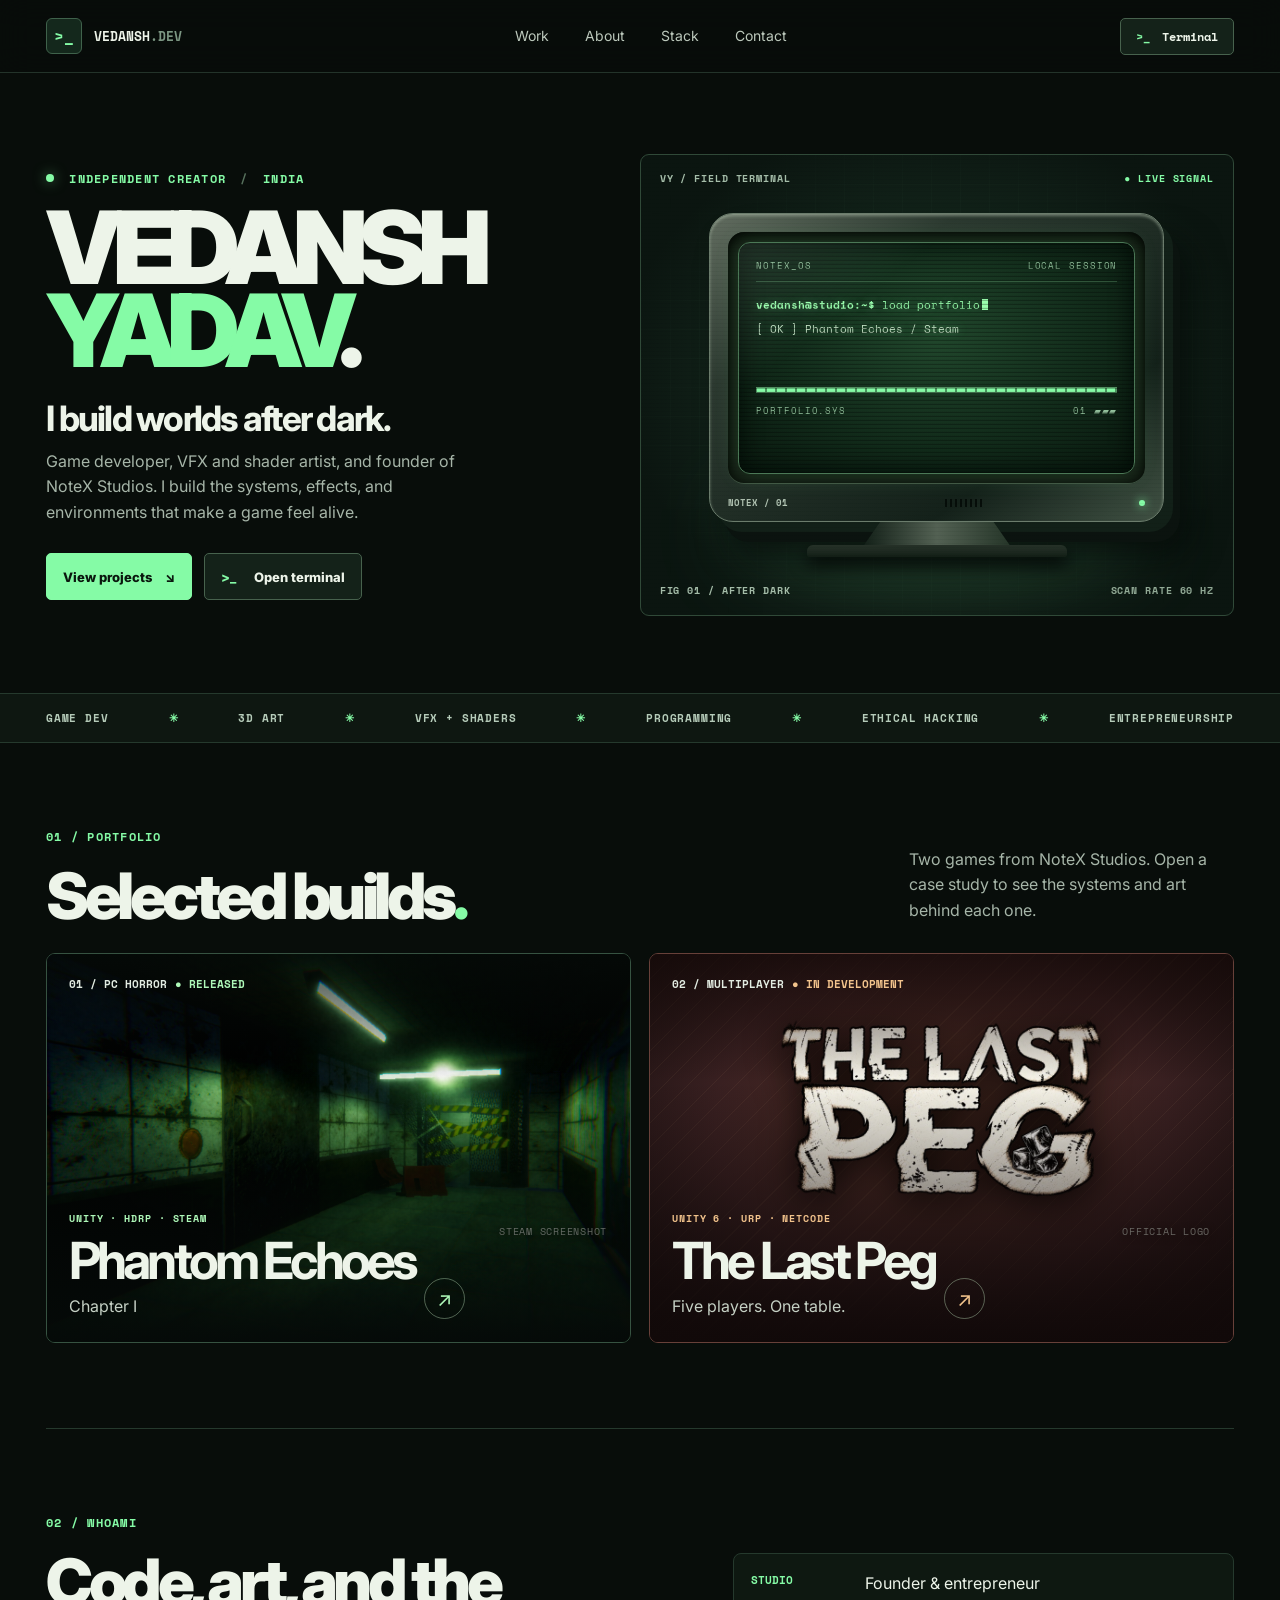
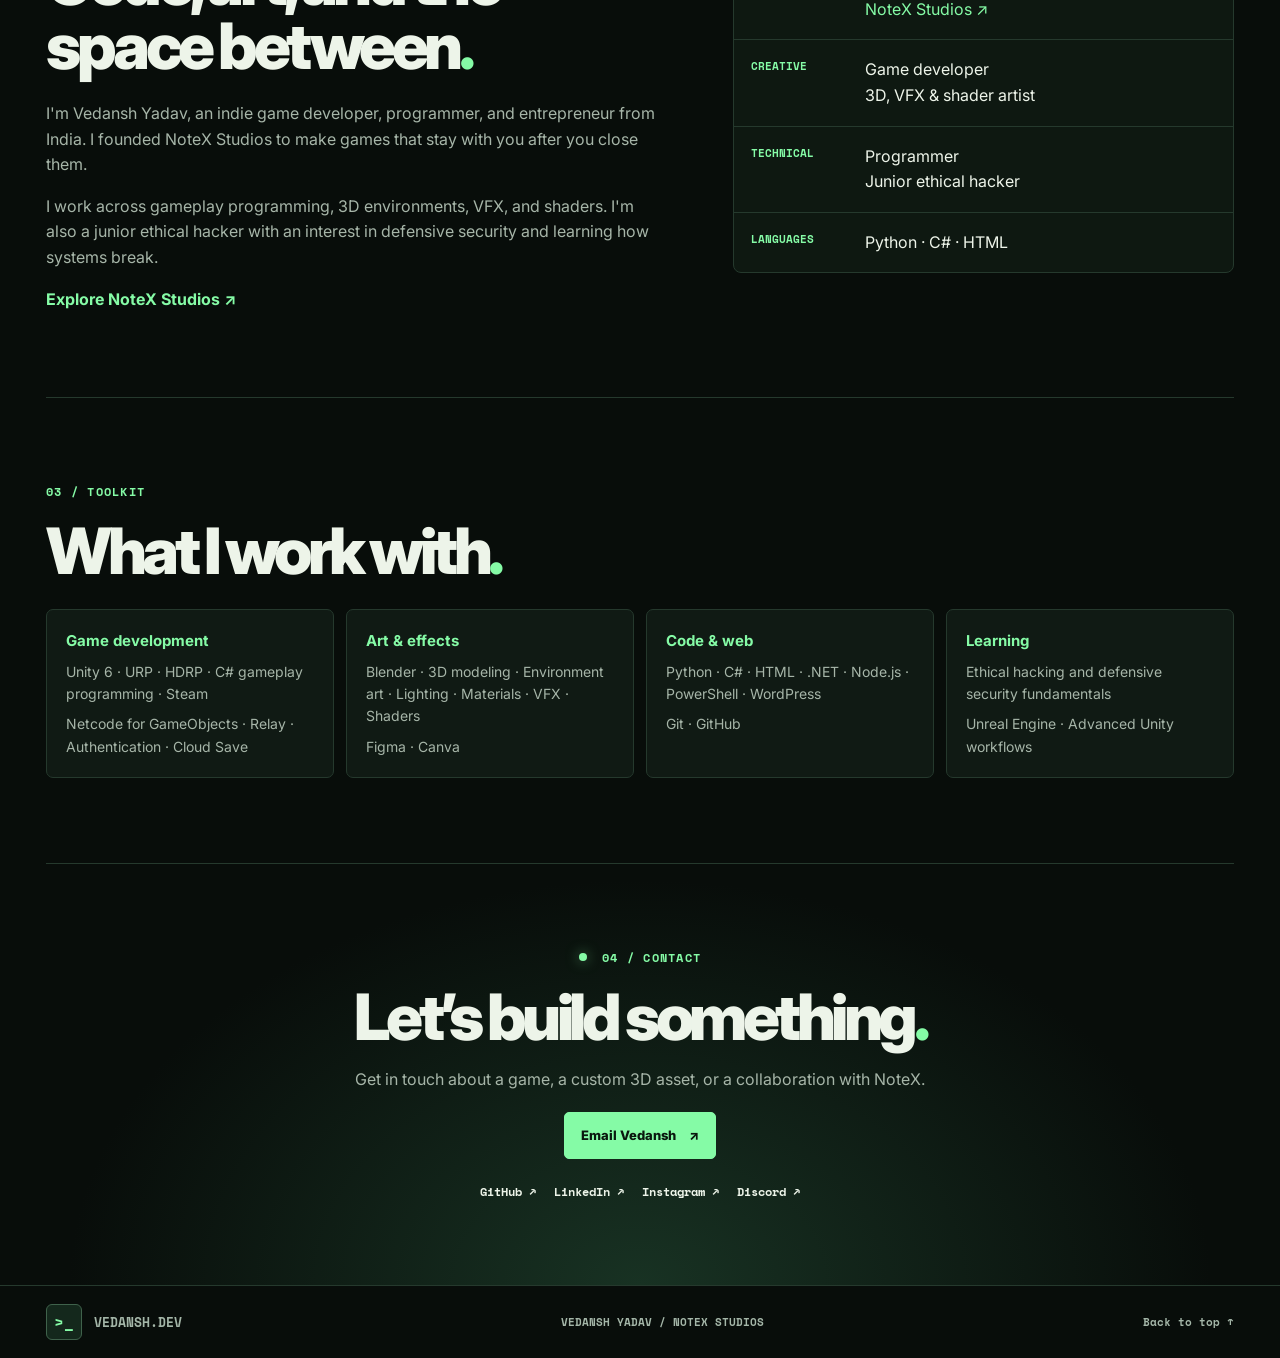
==== index.html @ a8338a2a "Launch Vedansh / After Dark portfolio" ====
<!doctype html>
<html lang="en">
<head>
  <meta charset="utf-8">
  <meta name="viewport" content="width=device-width, initial-scale=1">
  <meta name="theme-color" content="#080d0a">
  <meta name="description" content="Vedansh Yadav, game developer, VFX and shader artist, junior ethical hacker, and founder of NoteX Studios.">
  <title>Vedansh Yadav / After Dark</title>
  <link rel="icon" href="icon.svg" type="image/svg+xml">
  <link rel="preconnect" href="https://fonts.googleapis.com">
  <link rel="preconnect" href="https://fonts.gstatic.com" crossorigin>
  <link href="https://fonts.googleapis.com/css2?family=Space+Mono:wght@400;700&family=Inter:wght@400;500;600;700;800;900&display=swap" rel="stylesheet">
  <link rel="stylesheet" href="style.css">
  <script src="app.js" defer></script>
</head>
<body id="top">
  <a class="skip" href="#work">Skip to projects</a>
  <div class="cursor" aria-hidden="true"><span></span><i></i></div>
  <header class="header">
    <div class="shell nav">
      <a class="brand" href="#top" aria-label="Vedansh Yadav home"><span class="mark" aria-hidden="true">&gt;_</span><span>VEDANSH<span class="dim">.DEV</span></span></a>
      <nav aria-label="Main navigation">
        <a href="#work">Work</a><a href="#about">About</a><a href="#stack">Stack</a><a href="#contact">Contact</a>
      </nav>
      <button class="nav-terminal" type="button" data-terminal><span aria-hidden="true">&gt;_</span> Terminal</button>
    </div>
  </header>
  <main>
    <section class="hero shell" aria-labelledby="hero-title">
      <div class="intro">
        <p class="eyebrow"><span class="status-dot"></span> INDEPENDENT CREATOR <span class="slash">/</span> INDIA</p>
        <h1 id="hero-title">VEDANSH<br><span>YADAV<span class="period">.</span></span></h1>
        <p class="hero-tag">I build worlds after dark.</p>
        <p class="intro-copy">Game developer, VFX and shader artist, and founder of NoteX Studios. I build the systems, effects, and environments that make a game feel alive.</p>
        <div class="actions">
          <a class="button solid" href="#work">View projects <span aria-hidden="true">↘</span></a>
          <button class="button outline" type="button" data-terminal><span aria-hidden="true">&gt;_</span> Open terminal</button>
        </div>
      </div>
      <div class="machine" aria-label="Animated CRT showing Vedansh's portfolio boot sequence">
        <div class="scene-index"><span>VY / FIELD TERMINAL</span><span>● LIVE SIGNAL</span></div>
        <div class="scene-grid"></div>
        <div class="floor-glow"></div>
        <div class="computer">
          <div class="monitor">
            <div class="visor">
              <div class="glass">
                <div class="crt-top"><span>NOTEX_OS</span><span>LOCAL SESSION</span></div>
                <div class="boot" aria-hidden="true">
                  <p><span class="boot-prompt">vedansh@studio:~$</span> <span id="boot-type"></span><b class="caret"></b></p>
                  <p class="boot-line">[ OK ] Phantom Echoes / Steam</p>
                  <p class="boot-line">[ WIP ] The Last Peg / five seats</p>
                  <p class="boot-line">[ READY ] Portfolio loaded</p>
                </div>
                <div class="progress"><span></span></div>
                <div class="crt-bottom"><span>PORTFOLIO.SYS</span><span>01 ▰▰▰</span></div>
              </div>
            </div>
            <div class="chassis"><span>NOTEX / 01</span><div class="vents" aria-hidden="true"></div><span class="power" aria-hidden="true"></span></div>
          </div>
          <div class="stand"></div><div class="foot"></div>
        </div>
        <div class="scene-index scene-bottom"><span>FIG 01 / AFTER DARK</span><span>SCAN RATE 60 HZ</span></div>
      </div>
    </section>
    <div class="signal" aria-label="Areas of work">
      <div class="shell signal-inner"><span>GAME DEV</span><b>✳</b><span>3D ART</span><b>✳</b><span>VFX + SHADERS</span><b>✳</b><span>PROGRAMMING</span><b>✳</b><span>ETHICAL HACKING</span><b>✳</b><span>ENTREPRENEURSHIP</span></div>
    </div>
    <section class="shell section" id="work">
      <div class="section-head"><div><p class="eyebrow">01 / PORTFOLIO</p><h2>Selected builds<span>.</span></h2></div><p>Two games from NoteX Studios. Open a case study to see the systems and art behind each one.</p></div>
      <div class="projects">
        <button class="project phantom" type="button" data-project="phantom" data-cursor="OPEN" aria-label="Open Phantom Echoes Chapter I case study">
          <div class="project-art"><span class="art-note">STEAM SCREENSHOT</span></div>
          <div class="project-top"><span>01 / PC HORROR</span><span class="project-status">● RELEASED</span></div>
          <div class="project-body"><span class="project-detail">UNITY · HDRP · STEAM</span><h3>Phantom Echoes</h3><p>Chapter I</p><span class="project-arrow" aria-hidden="true">↗</span></div>
        </button>
        <button class="project peg" type="button" data-project="peg" data-cursor="OPEN" aria-label="Open The Last Peg case study">
          <div class="project-art"><img class="peg-logo" src="last-peg-logo.webp" alt="" width="520" height="215" loading="lazy"><span class="art-note">OFFICIAL LOGO</span></div>
          <div class="project-top"><span>02 / MULTIPLAYER</span><span class="project-status">● IN DEVELOPMENT</span></div>
          <div class="project-body"><span class="project-detail">UNITY 6 · URP · NETCODE</span><h3>The Last Peg</h3><p>Five players. One table.</p><span class="project-arrow" aria-hidden="true">↗</span></div>
        </button>
      </div>
    </section>
    <section class="shell section about" id="about">
      <div class="about-copy"><p class="eyebrow">02 / WHOAMI</p><h2>Code, art, and the space between<span>.</span></h2><p>I'm Vedansh Yadav, an indie game developer, programmer, and entrepreneur from India. I founded NoteX Studios to make games that stay with you after you close them.</p><p>I work across gameplay programming, 3D environments, VFX, and shaders. I'm also a junior ethical hacker with an interest in defensive security and learning how systems break.</p><a class="text-link" href="https://www.notexstudios.in/">Explore NoteX Studios ↗</a></div>
      <dl class="profile-data"><div><dt>STUDIO</dt><dd>Founder &amp; entrepreneur<br><a href="https://www.notexstudios.in/">NoteX Studios ↗</a></dd></div><div><dt>CREATIVE</dt><dd>Game developer<br>3D, VFX &amp; shader artist</dd></div><div><dt>TECHNICAL</dt><dd>Programmer<br>Junior ethical hacker</dd></div><div><dt>LANGUAGES</dt><dd>Python · C# · HTML</dd></div></dl>
    </section>
    <section class="shell section" id="stack">
      <div class="section-head"><div><p class="eyebrow">03 / TOOLKIT</p><h2>What I work with<span>.</span></h2></div></div>
      <div class="stack-grid">
        <article><h3>Game development</h3><p>Unity 6 · URP · HDRP · C# gameplay programming · Steam</p><p>Netcode for GameObjects · Relay · Authentication · Cloud Save</p></article>
        <article><h3>Art &amp; effects</h3><p>Blender · 3D modeling · Environment art · Lighting · Materials · VFX · Shaders</p><p>Figma · Canva</p></article>
        <article><h3>Code &amp; web</h3><p>Python · C# · HTML · .NET · Node.js · PowerShell · WordPress</p><p>Git · GitHub</p></article>
        <article><h3>Learning</h3><p>Ethical hacking and defensive security fundamentals</p><p>Unreal Engine · Advanced Unity workflows</p></article>
      </div>
    </section>
    <section class="shell section contact" id="contact">
      <p class="eyebrow"><span class="status-dot"></span> 04 / CONTACT</p>
      <h2>Let’s build something<span>.</span></h2>
      <p>Get in touch about a game, a custom 3D asset, or a collaboration with NoteX.</p>
      <a class="button solid" href="mailto:esco.bar.001@gmail.com">Email Vedansh <span aria-hidden="true">↗</span></a>
      <div class="socials"><a href="https://github.com/not-vedansh">GitHub ↗</a><a href="https://www.linkedin.com/in/vedansh-yadav-248703375/">LinkedIn ↗</a><a href="https://www.instagram.com/not_ved4nsh/">Instagram ↗</a><a href="https://discord.gg/PfJzTajpTr">Discord ↗</a></div>
    </section>
  </main>
  <footer><div class="shell footer"><a class="brand" href="#top"><span class="mark" aria-hidden="true">&gt;_</span> VEDANSH.DEV</a><span>VEDANSH YADAV / NOTEX STUDIOS</span><a href="#top">Back to top ↑</a></div></footer>
  <dialog id="terminal-dialog" aria-labelledby="terminal-title">
    <div class="dialog-bar"><h2 id="terminal-title">vedansh@studio:~</h2><button class="close" type="button" data-close aria-label="Close terminal">×</button></div>
    <div class="terminal-content"><div id="terminal-output" class="terminal-output" role="log" aria-live="polite"></div>
    <form id="terminal-form"><label for="terminal-input"><span class="sr-only">Command</span><span aria-hidden="true">&gt;</span></label><input id="terminal-input" name="command" type="text" autocomplete="off" autocapitalize="off" spellcheck="false" placeholder="Type help" maxlength="80"><button type="submit">Run ↵</button></form>
    <div class="command-buttons" aria-label="Suggested commands"><button type="button" data-command="help">help</button><button type="button" data-command="projects">projects</button><button type="button" data-command="whoami">whoami</button><button type="button" data-command="stack">stack</button><button type="button" data-command="contact">contact</button></div></div>
  </dialog>
  <dialog id="project-dialog" aria-labelledby="project-title"><div class="dialog-bar"><span id="project-label"></span><button class="close" type="button" data-close aria-label="Close case study">×</button></div><div class="project-study"></div></dialog>
  <template id="phantom-study"><div class="study-art phantom"><div class="project-art"></div><span class="floor-display">HOTEL MERIDIAN <b>▼ 08</b></span></div><div class="study-copy"><p class="eyebrow">RELEASED ON STEAM / SINGLE PLAYER</p><h2 id="project-title">Phantom Echoes Chapter I</h2><p>Ronny arrives at a hotel where the floors, corridors, and entities seem to follow rules of their own. Solve environmental puzzles, hide from threats, and make your way out.</p><div class="study-details"><article><h3>Gameplay systems</h3><p>Floor-based checkpoints let players return to the hotel without restarting the entire run.</p></article><article><h3>Visual direction</h3><p>Unity HDRP, volumetric fog, custom shaders, and distorted spaces support the game's first-person horror.</p></article></div><a class="button solid" href="https://store.steampowered.com/app/4607190/Phantom_Echoes_Chapter_I/">View on Steam ↗</a></div></template>
  <template id="peg-study"><div class="study-art peg"><div class="project-art"></div><div class="table-map" aria-hidden="true"><i>1</i><i>2</i><i>3</i><i>4</i><i>5</i><b>THE<br>LAST PEG</b></div></div><div class="study-copy"><p class="eyebrow">IN DEVELOPMENT / FIVE-PLAYER MULTIPLAYER</p><h2 id="project-title">The Last Peg</h2><p>Five players sit at an underground table. One glass is poisoned. Safe drinks unlock abilities, so surviving a round can change how you play the next.</p><div class="study-details"><article><h3>Multiplayer systems</h3><p>Built with Unity 6 URP, Netcode for GameObjects, and Relay. Distributed Authority keeps a session going if the host leaves.</p></article><article><h3>Visual direction</h3><p>Worn leather, muted antique gold, and crimson build the atmosphere of a backroom bar. The circular table keeps all five players in view.</p></article></div><a class="button solid" href="https://www.notexstudios.in/">View NoteX Studios ↗</a></div></template>
</body>
</html>
---- style.css ----
:root{color-scheme:dark;--bg:#080d0a;--panel:#101a14;--border:#25392d;--ink:#edf4e9;--muted:#a6b5a8;--green:#85fba6;--mono:"Space Mono",Consolas,monospace;--sans:Inter,system-ui,sans-serif}
*,*::before,*::after{box-sizing:border-box}
html{scroll-behavior:smooth}
body{margin:0;background:var(--bg);color:var(--ink);font:16px/1.6 var(--sans)}
a{color:inherit;text-decoration:none}
button,input{font:inherit}
button{color:inherit}
button,a{-webkit-tap-highlight-color:transparent}
button{cursor:pointer}
:focus-visible{outline:2px solid var(--green);outline-offset:5px}
::selection{background:var(--green);color:#080d0a}
.sr-only,.skip:not(:focus){position:absolute;width:1px;height:1px;overflow:hidden;clip-path:inset(50%);white-space:nowrap}
.skip:focus{position:fixed;z-index:20;top:12px;left:12px;padding:8px 16px;background:var(--green);color:#000}
.shell{width:min(1248px,calc(100% - 92px));margin-inline:auto}
.header{position:sticky;top:0;z-index:5;border-bottom:1px solid #23332a;background:#080d0aeb;backdrop-filter:blur(16px)}
.nav{height:72px;display:flex;align-items:center;justify-content:space-between;gap:20px}
.brand{display:inline-flex;align-items:center;gap:12px;font:700 13px var(--mono);white-space:nowrap}
.mark{display:grid;place-items:center;width:36px;height:36px;background:#14281c;color:var(--green);border:1px solid #3f624b;border-radius:6px;font:700 16px var(--mono)}
.dim{color:#7c9783}
.nav nav{display:flex;gap:36px;color:#bcc9bc;font-size:14px}
.nav a,.text-link,.socials a,.footer a{transition:color .2s}
.nav a:hover,.nav a[aria-current],.text-link:hover,.socials a:hover,.footer a:hover{color:var(--green)}
.nav-terminal,.outline{border:1px solid #47624d;background:#142219;color:var(--ink)}
.nav-terminal{padding:9px 15px;border-radius:5px;font:700 12px var(--mono)}
.nav-terminal span,.outline span{color:var(--green);margin-right:5px}
.hero{display:grid;grid-template-columns:.95fr 1.05fr;gap:56px;align-items:center;min-height:620px;padding-block:68px 64px}
.eyebrow{margin:0 0 18px;color:var(--green);font:700 12px/1.5 var(--mono);letter-spacing:.105em}
.status-dot{display:inline-block;width:8px;height:8px;margin-right:7px;border-radius:50%;background:var(--green);box-shadow:0 0 13px #8effa782;vertical-align:1px;animation:pulse 3s ease-in-out infinite}
.slash{color:#57715d;padding-inline:6px}
h1,h2,h3,p{margin-top:0}
h1{font-size:clamp(65px,7.9vw,123px);font-weight:900;letter-spacing:-.092em;line-height:.83;margin:0 0 25px}
h1>span{color:var(--green)}
.period{color:var(--ink)}
.hero-tag{margin:0 0 10px;font-size:clamp(23px,3vw,35px);font-weight:750;line-height:1.15;letter-spacing:-.05em}
.intro-copy{max-width:410px;color:var(--muted);margin:0}
.actions{display:flex;flex-wrap:wrap;gap:12px;margin-top:28px}
.button{display:inline-flex;align-items:center;justify-content:center;gap:13px;min-height:47px;padding:0 16px;border-radius:5px;font-size:13px;font-weight:800;transition:transform .2s,box-shadow .2s,background .2s}
.button:hover,.nav-terminal:hover{transform:translateY(-2px);box-shadow:0 8px 27px #85fba624}
.solid{background:var(--green);color:#0a170e;border:1px solid var(--green)}
.machine{position:relative;isolation:isolate;min-height:462px;display:grid;place-items:center;overflow:hidden;border:1px solid #304938;border-radius:9px;background:radial-gradient(ellipse at 50% 48%,#294831 0,#13251b 41%,#0b1510 76%);perspective:1200px}
.scene-grid{position:absolute;inset:0;background-image:linear-gradient(#719d7e16 1px,transparent 1px),linear-gradient(90deg,#719d7e16 1px,transparent 1px);background-size:29px 29px;mask-image:radial-gradient(ellipse,#000,transparent 88%)}
.machine::after{content:"";position:absolute;inset:0;pointer-events:none;background:repeating-linear-gradient(0deg,transparent 0 3px,#03080527 4px);opacity:.55}
.scene-index{position:absolute;z-index:2;top:17px;left:19px;right:19px;display:flex;justify-content:space-between;gap:8px;color:#a5bda9;font:700 10px/1.4 var(--mono);letter-spacing:.09em}
.scene-index span:last-child{color:var(--green)}
.scene-bottom{top:auto;bottom:17px}
.scene-bottom span:last-child{color:#91a995}
.floor-glow{position:absolute;bottom:9%;left:15%;width:70%;height:19%;border-radius:50%;background:#87ffaa;filter:blur(49px);opacity:.2}
.computer{width:78%;max-width:455px;position:relative;transform-style:preserve-3d;transform:rotateX(var(--rx,0deg)) rotateY(var(--ry,0deg));transition:transform .18s ease-out}
.monitor{position:relative;border:1px solid #6b7c6c;border-radius:24px;padding:18px 18px 0;background:linear-gradient(145deg,#626d60,#2c3930 28%,#14211a 74%,#415244);box-shadow:9px 10px 0 #122018,16px 20px 0 #0b130f,24px 31px 35px #030705bb,inset 0 2px 3px #b6c5b281}
.visor{padding:10px;border-radius:16px;background:#101810;box-shadow:inset 0 3px 11px #020402,inset 0 -1px 0 #59735e}
.glass{position:relative;overflow:hidden;min-height:232px;padding:15px 17px;color:#9affae;border-radius:12px;background:radial-gradient(ellipse at 50% 40%,#21472c,#122c1b 55%,#09180e);border:1px solid #4b7856;box-shadow:inset 0 0 22px #020b06,0 0 23px #86ff9c32;font:400 11px/1.7 var(--mono)}
.glass::after{content:"";position:absolute;inset:0;pointer-events:none;background:linear-gradient(142deg,#e9fff519 2%,transparent 29%),repeating-linear-gradient(0deg,#0004 0 1px,transparent 1px 4px)}
.crt-top,.crt-bottom{display:flex;justify-content:space-between;gap:5px;font-size:9px;letter-spacing:.1em;color:#93c19c}
.crt-top{border-bottom:1px solid #6ba57856;padding-bottom:8px}
.crt-bottom{padding-top:10px}
.boot{min-height:105px;padding-top:14px}
.boot p{margin:0 0 5px;text-shadow:0 0 10px #85fba65e}
.boot-prompt{font-weight:700}
.boot-line{color:#c2e0c3}
.js .boot-line{opacity:0;transform:translateY(4px);transition:opacity .35s,transform .35s}
.js .boot-line.on{opacity:1;transform:none}
.caret{display:inline-block;width:6px;height:11px;margin-left:2px;background:#9affae;vertical-align:-1px;animation:blink 1s steps(2,end) infinite}
.progress{height:6px;border:1px solid #559464;background:#10281a}
.progress span{display:block;width:100%;height:100%;background:repeating-linear-gradient(90deg,var(--green) 0 8px,#4c935d 8px 10px);transform-origin:left}
.js .progress span{animation:load 3.2s steps(22,end) both}
.chassis{display:flex;align-items:center;justify-content:space-between;height:37px;color:#b2c4b3;font:700 9px var(--mono)}
.vents{width:37px;height:8px;background:repeating-linear-gradient(90deg,#060d09 0 2px,transparent 2px 5px)}
.power{width:6px;height:6px;border-radius:50%;background:var(--green);box-shadow:0 0 10px var(--green)}
.stand{height:23px;width:32%;margin:auto;background:linear-gradient(90deg,#142119,#536153,#263629);clip-path:polygon(11% 0,89% 0,100% 100%,0 100%)}
.foot{height:12px;width:57%;margin:auto;background:linear-gradient(#485b4a,#1a291e);border-radius:6px 6px 3px 3px;box-shadow:0 7px 17px #000}
.signal{border-block:1px solid var(--border);background:#0e1711}
.signal-inner{display:flex;flex-wrap:wrap;align-items:center;justify-content:space-between;gap:10px 18px;padding-block:16px;font:700 11px var(--mono);letter-spacing:.075em;color:#b5cbb9}
.signal b{color:var(--green)}
.section{padding-block:85px;scroll-margin-top:60px}
.section+.section{border-top:1px solid var(--border)}
.section-head{display:flex;align-items:end;justify-content:space-between;gap:24px;margin-bottom:26px}
.section-head>p{margin:0 0 4px;color:var(--muted);max-width:325px}
h2{font-size:clamp(38px,5vw,68px);line-height:.99;font-weight:850;letter-spacing:-.07em;margin-bottom:0}
h2 span{color:var(--green)}
.projects{display:grid;grid-template-columns:1fr 1fr;gap:18px}
.project{--project-accent:#aef8b8;position:relative;isolation:isolate;overflow:hidden;text-align:left;display:flex;flex-direction:column;justify-content:space-between;min-height:390px;padding:22px;border:1px solid #365241;border-radius:9px;background:#12221a;transform:perspective(850px) rotateX(var(--rx,0deg)) rotateY(var(--ry,0deg));transition:transform .25s,border-color .25s}
.project:hover{border-color:var(--project-accent)}
.project-art{position:absolute;inset:0;z-index:-1;background-size:cover;background-position:center;transition:transform .8s cubic-bezier(.19,1,.22,1)}
.phantom .project-art{background-image:url("phantom-steam.jpg"),linear-gradient(125deg,#0c1b15,#536453,#15221b)}
.peg .project-art{background-image:repeating-linear-gradient(135deg,#e8ba8110 0 1px,transparent 1px 17px),radial-gradient(ellipse at 50% 43%,#522f25,#392021 55%,#130c0c)}
.peg-logo{position:absolute;inset:16% 13% auto;width:74%;height:47%;object-fit:contain;filter:drop-shadow(0 6px 18px #080402)}
.peg{--project-accent:#f2c38c;background:#231415;border-color:#674039}
.project:hover .project-art{transform:scale(1.08)}
.project::after{content:"";position:absolute;inset:0;z-index:-1;background:linear-gradient(#060c09bf,transparent 34%,#050a08 100%)}
.peg::after{background:linear-gradient(#140908c7,transparent 33%,#110909 100%)}
.art-note{position:absolute;right:23px;bottom:103px;color:#e0e6db;font:10px var(--mono);letter-spacing:.075em;text-shadow:0 2px 8px #000}
.project-top{display:flex;justify-content:space-between;gap:8px;color:#e2ebe1;font:700 11px var(--mono)}
.project-status,.project-detail{color:var(--project-accent)}
.project-body{position:relative;padding-right:50px}
.project-detail{font:700 10px var(--mono);letter-spacing:.09em}
.project-body h3{margin:7px 0 0;font-size:clamp(28px,4vw,55px);line-height:.96;letter-spacing:-.075em}
.project-body p{margin:9px 0 0;color:#c5d0c4}
.project-arrow{position:absolute;right:0;bottom:1px;border:1px solid #d3f8d05c;border-radius:50%;width:41px;height:41px;display:grid;place-items:center;font-size:20px;color:var(--project-accent);transition:background .2s,color .2s}
.project:hover .project-arrow{background:var(--project-accent);color:#0a120c}
.about{display:grid;grid-template-columns:1.1fr .9fr;gap:75px;align-items:center}
.about h2{margin-bottom:24px}
.about-copy p:not(.eyebrow),.stack-grid p,.contact p:not(.eyebrow),.study-copy p{color:var(--muted)}
.text-link{color:var(--green);font-weight:700}
.profile-data{margin:0;border:1px solid var(--border);border-radius:8px;background:#0e1811}
.profile-data div{display:grid;grid-template-columns:100px 1fr;gap:14px;padding:17px}
.profile-data div+div{border-top:1px solid var(--border)}
.profile-data dt{font:700 11px/1.8 var(--mono);color:var(--green)}
.profile-data dd{margin:0}
.profile-data a{color:var(--green)}
.stack-grid{display:grid;grid-template-columns:repeat(4,1fr);gap:12px}
.stack-grid article,.study-details article{border:1px solid var(--border);border-radius:7px;background:var(--panel);padding:19px;transition:border-color .2s,transform .2s}
.stack-grid article:hover{transform:translateY(-4px);border-color:#61966d}
.stack-grid h3,.study-details h3{margin-bottom:8px;font-size:15px;color:var(--green)}
.stack-grid p,.study-details p{font-size:14px;margin-bottom:8px}
.stack-grid p:last-child,.study-details p:last-child{margin-bottom:0}
.contact{text-align:center;background:radial-gradient(ellipse at 50% 100%,#183223,transparent 68%)}
.contact p:not(.eyebrow){margin:18px auto 20px}
.socials{display:flex;gap:18px;justify-content:center;flex-wrap:wrap;margin-top:24px;font:700 12px var(--mono)}
footer{border-top:1px solid var(--border)}
.footer{display:flex;justify-content:space-between;align-items:center;gap:10px;padding-block:18px;font:700 11px var(--mono);color:#a4b6a8}
dialog{width:min(700px,calc(100% - 26px));max-height:calc(100dvh - 28px);padding:0;color:var(--ink);background:#101a13;border:1px solid #527b5d;border-radius:9px;box-shadow:0 25px 100px #000a}
dialog[open]{animation:enter .25s ease-out both}
dialog::backdrop{background:#020705cc;backdrop-filter:blur(5px)}
body:has(dialog[open]){overflow:hidden}
.dialog-bar{position:sticky;top:0;z-index:2;display:flex;align-items:center;justify-content:space-between;padding:9px 14px;background:#17261b;border-bottom:1px solid var(--border);color:var(--green);font:700 13px var(--mono)}
.dialog-bar h2{font:inherit;letter-spacing:0}
.close{border:1px solid #53745a;border-radius:4px;background:#0d1a11;line-height:1;width:34px;height:34px;font-size:24px}
.terminal-content{padding:17px;font:14px/1.65 var(--mono)}
.terminal-output{min-height:115px;max-height:36vh;overflow:auto;overflow-wrap:anywhere;color:#c4dfc7}
.terminal-output p{margin:0 0 7px}
.terminal-output .entered{color:var(--green)}
.terminal-output a{color:var(--green);text-decoration:underline}
#terminal-form{display:flex;gap:8px;align-items:center;border-top:1px solid var(--border);padding-block:11px;color:var(--green)}
#terminal-input{min-width:0;flex:1;border:1px solid #45614c;background:#080e0a;color:var(--ink);padding:7px;border-radius:3px}
#terminal-form button,.command-buttons button{border:1px solid #45614c;color:var(--green);background:#182a1d;padding:5px 8px;border-radius:4px}
.command-buttons{display:flex;flex-wrap:wrap;gap:6px;font-size:12px}
#project-dialog{width:min(850px,calc(100% - 26px))}
#project-dialog.peg{background:#1c1312;border-color:#91664d}
#project-dialog.peg .dialog-bar{background:#281916;color:#ffdaa7;border-color:#594139}
.study-art{isolation:isolate;position:relative;min-height:220px;display:grid;place-items:center;overflow:hidden;background:#17291d}
.study-art .project-art{background-position:center 48%;filter:brightness(.67)}
.study-art.phantom .project-art{animation:elevator .72s cubic-bezier(.2,.7,.3,1) both}
.floor-display{padding:10px 15px;border:1px solid #87b48a;color:#c5ffd0;background:#0a160ee6;font:700 15px var(--mono);letter-spacing:.1em;box-shadow:0 0 30px #000a}
.floor-display b{margin-left:12px;color:var(--green);animation:blink 1.4s steps(2,end) 3}
.table-map{position:relative;display:grid;place-items:center;width:155px;height:155px;border:2px solid #b88850;border-radius:50%;background:#271510e6;color:#ffdaa7;font:700 13px var(--mono);text-align:center;transform:rotate(var(--map-angle,0deg));transition:transform .18s}
.table-map i{position:absolute;border:1px solid #bc8f60;border-radius:50%;display:grid;place-items:center;width:25px;height:25px;background:#401c17;font-style:normal;transform:rotate(var(--seat)) translateY(-76px) rotate(calc(-1 * var(--seat)))}
.table-map i:nth-child(1){--seat:0deg}.table-map i:nth-child(2){--seat:72deg}.table-map i:nth-child(3){--seat:144deg}.table-map i:nth-child(4){--seat:216deg}.table-map i:nth-child(5){--seat:288deg}
.study-copy{padding:25px}
.study-copy h2{font-size:clamp(32px,6vw,53px);margin-bottom:16px}
.study-details{display:grid;grid-template-columns:1fr 1fr;gap:12px;margin-bottom:19px}
.peg .study-details article{background:#291c18;border-color:#553a2c}
.peg .eyebrow,.peg .study-details h3{color:#ffdaa7}
.peg .solid{background:#ffdaa7;border-color:#ffdaa7}
.cursor{display:none;pointer-events:none}
@media (hover:hover) and (pointer:fine) and (prefers-reduced-motion:no-preference){
  .cursor-active,.cursor-active a,.cursor-active button{cursor:none}
  .cursor-active input,.cursor-active dialog,.cursor-active dialog a,.cursor-active dialog button{cursor:auto}
  .cursor-active .cursor{display:block;position:fixed;top:0;left:0;z-index:10;width:0;height:0}
  .cursor span,.cursor i{position:absolute;display:grid;place-items:center;transform:translate(-50%,-50%)}
  .cursor span{width:5px;height:5px;background:var(--green);border-radius:50%;box-shadow:0 0 10px var(--green)}
  .cursor i{width:24px;height:24px;border:1px solid #aaffb4ac;border-radius:50%;color:var(--green);font:700 9px var(--mono);font-style:normal;transition:width .18s,height .18s,border-radius .18s}
  .cursor[data-mode="target"] i{width:34px;height:34px;border-radius:4px;border-style:dashed}
  .cursor[data-mode="OPEN"] i{width:52px;height:28px;border-radius:3px;background:#0c1b11f0}
  .cursor[data-mode="OPEN"] span{opacity:0}
  body:has(dialog[open]) .cursor{display:none}
}
@keyframes pulse{50%{box-shadow:0 0 20px #8effa7bb}}
@keyframes blink{50%{opacity:0}}
@keyframes load{from{transform:scaleX(0)}to{transform:scaleX(1)}}
@keyframes enter{from{opacity:0;transform:translateY(10px) scale(.99)}to{opacity:1;transform:none}}
@keyframes elevator{from{transform:scale(1.18);clip-path:inset(48% 0)}to{transform:scale(1);clip-path:inset(0)}}
@media(max-width:1000px){.shell{width:calc(100% - 50px)}.hero{gap:28px;min-height:auto}.machine{min-height:402px}.computer{width:85%}.glass{padding:12px;min-height:210px;font-size:10px}.stack-grid{grid-template-columns:repeat(2,1fr)}.about{gap:33px}}
@media(max-width:760px){.shell{width:calc(100% - 32px)}.nav{height:60px;gap:8px}.nav nav{gap:14px;font-size:13px}.nav-terminal{padding:7px 9px}.nav-terminal span{display:none}.brand{gap:6px;font-size:11px}.mark{width:28px;height:28px;font-size:13px}.hero{grid-template-columns:1fr;gap:29px;padding-block:40px 25px}.machine{min-height:360px}.computer{max-width:360px}.intro-copy{font-size:15px}h1{font-size:clamp(65px,14vw,106px)}.section{padding-block:50px;scroll-margin-top:55px}.section-head{display:block}.section-head>p{margin-top:11px}.project{min-height:330px}.about{grid-template-columns:1fr}.footer>span{display:none}.signal-inner{justify-content:center;font-size:10px}.art-note{font-size:8px}.project-top{font-size:9px}}
@media(max-width:475px){.nav nav a:nth-child(2),.nav nav a:nth-child(3){display:none}.projects,.study-details{grid-template-columns:1fr}.project{min-height:310px}.machine{min-height:331px}.glass{min-height:197px;font-size:9px}.monitor{padding:12px 12px 0}.chassis{height:31px}.visor{padding:6px}.stack-grid{grid-template-columns:1fr 1fr}.stack-grid article{padding:12px}.stack-grid p{font-size:13px}.scene-index{font-size:8px}.study-copy{padding:16px}}
@media(prefers-reduced-motion:reduce){*,*::before,*::after{animation:none!important;transition:none!important;scroll-behavior:auto!important}.js .boot-line{opacity:1;transform:none}}
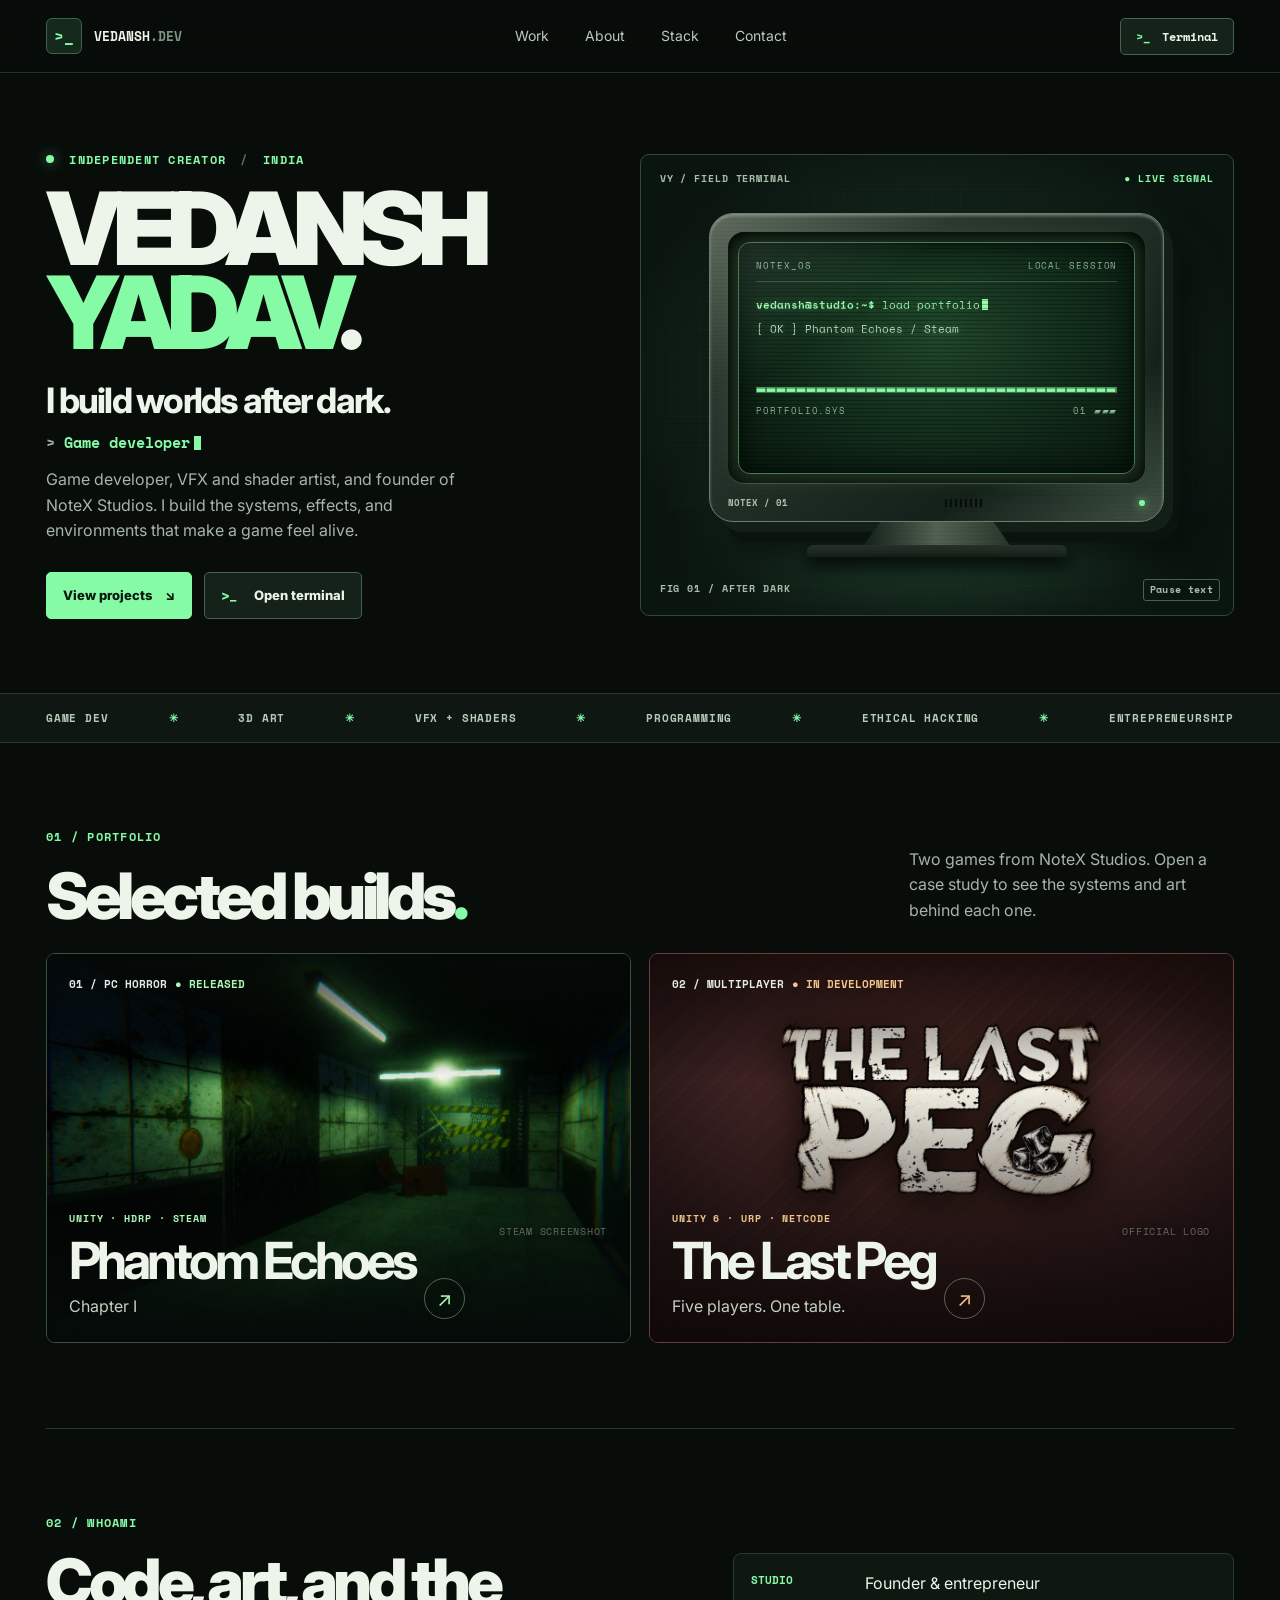
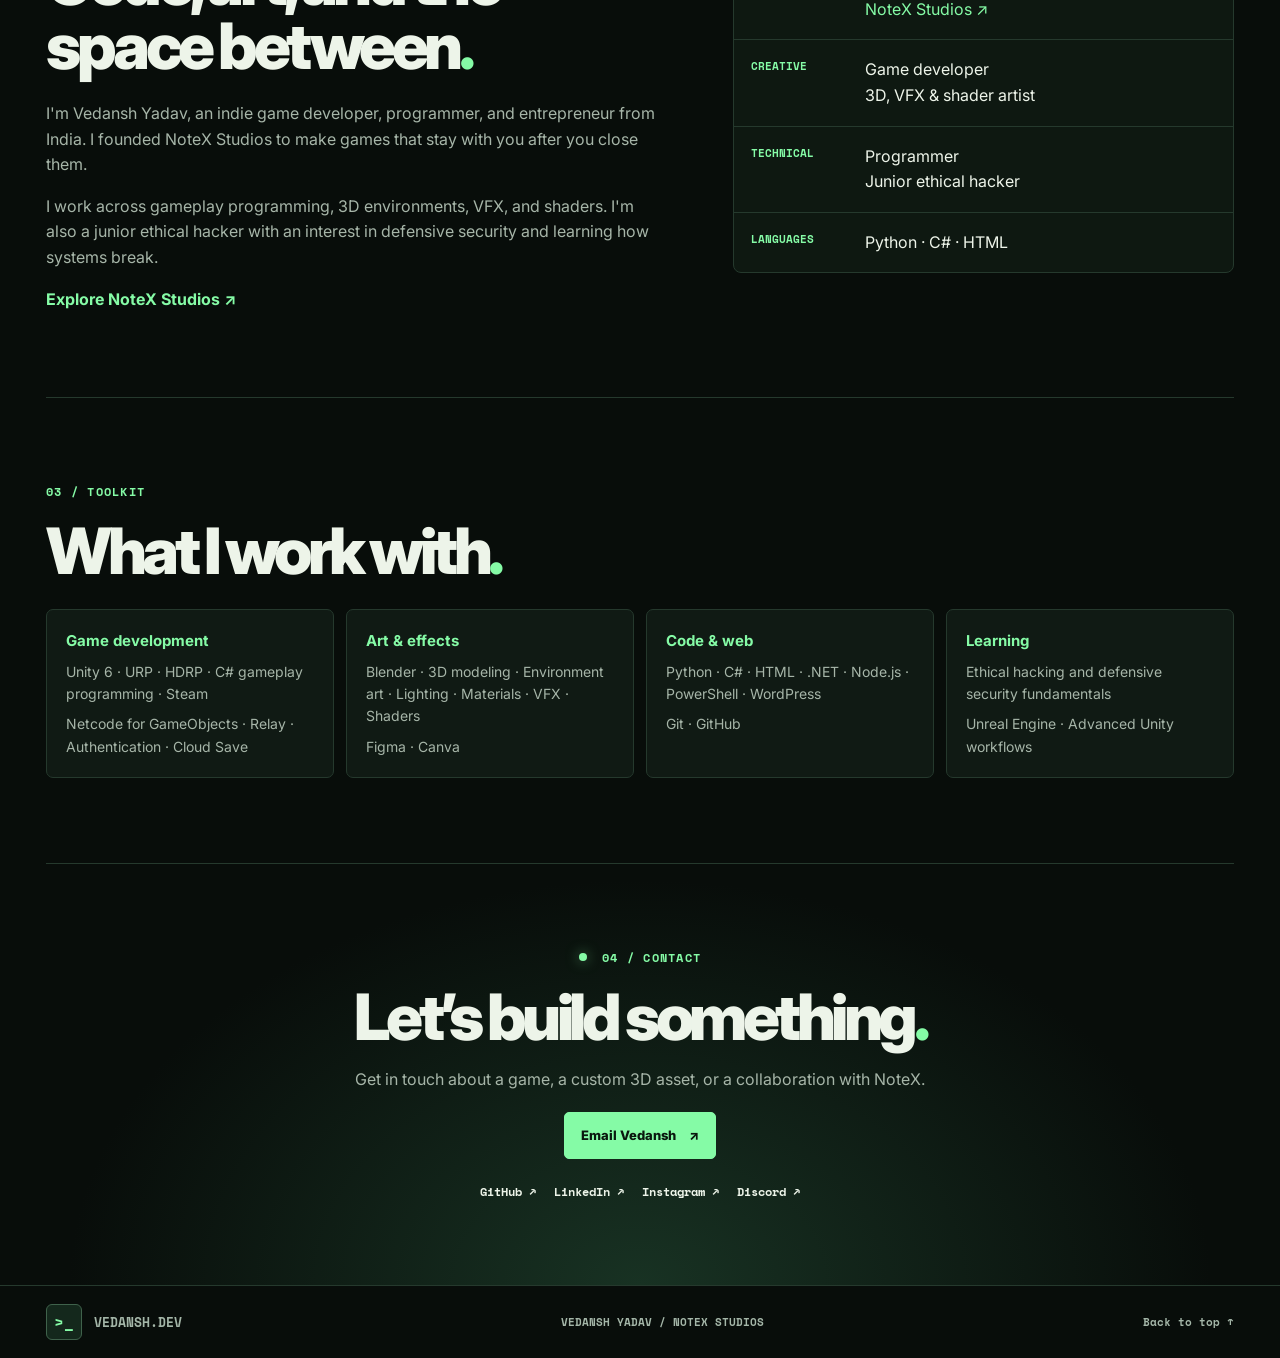
==== commit 339e5a28: "Animate hero roles and CRT status messages" ====
--- a/index.html
+++ b/index.html
@@ -10,8 +10,8 @@
   <link rel="preconnect" href="https://fonts.googleapis.com">
   <link rel="preconnect" href="https://fonts.gstatic.com" crossorigin>
   <link href="https://fonts.googleapis.com/css2?family=Space+Mono:wght@400;700&family=Inter:wght@400;500;600;700;800;900&display=swap" rel="stylesheet">
-  <link rel="stylesheet" href="style.css">
-  <script src="app.js" defer></script>
+  <link rel="stylesheet" href="style.css?v=2">
+  <script src="app.js?v=2" defer></script>
 </head>
 <body id="top">
   <a class="skip" href="#work">Skip to projects</a>
@@ -31,6 +31,7 @@
         <p class="eyebrow"><span class="status-dot"></span> INDEPENDENT CREATOR <span class="slash">/</span> INDIA</p>
         <h1 id="hero-title">VEDANSH<br><span>YADAV<span class="period">.</span></span></h1>
         <p class="hero-tag">I build worlds after dark.</p>
+        <p class="role-loop" aria-hidden="true"><span class="role-prompt">&gt;</span> <span id="role-text">Game developer</span><span class="role-caret"></span></p>
         <p class="intro-copy">Game developer, VFX and shader artist, and founder of NoteX Studios. I build the systems, effects, and environments that make a game feel alive.</p>
         <div class="actions">
           <a class="button solid" href="#work">View projects <span aria-hidden="true">↘</span></a>
@@ -50,7 +51,7 @@
                   <p><span class="boot-prompt">vedansh@studio:~$</span> <span id="boot-type"></span><b class="caret"></b></p>
                   <p class="boot-line">[ OK ] Phantom Echoes / Steam</p>
                   <p class="boot-line">[ WIP ] The Last Peg / five seats</p>
-                  <p class="boot-line">[ READY ] Portfolio loaded</p>
+                  <p class="boot-line" id="crt-status">[ READY ] Portfolio loaded</p>
                 </div>
                 <div class="progress"><span></span></div>
                 <div class="crt-bottom"><span>PORTFOLIO.SYS</span><span>01 ▰▰▰</span></div>
@@ -60,7 +61,7 @@
           </div>
           <div class="stand"></div><div class="foot"></div>
         </div>
-        <div class="scene-index scene-bottom"><span>FIG 01 / AFTER DARK</span><span>SCAN RATE 60 HZ</span></div>
+        <div class="scene-index scene-bottom"><span>FIG 01 / AFTER DARK</span><button type="button" class="motion-toggle" hidden>Pause text</button></div>
       </div>
     </section>
     <div class="signal" aria-label="Areas of work">
--- a/style.css
+++ b/style.css
@@ -32,6 +32,10 @@
 h1>span{color:var(--green)}
 .period{color:var(--ink)}
 .hero-tag{margin:0 0 10px;font-size:clamp(23px,3vw,35px);font-weight:750;line-height:1.15;letter-spacing:-.05em}
+.role-loop{height:1.65em;margin:0 0 12px;color:var(--green);font:700 clamp(12px,1.7vw,15px)/1.65 var(--mono);white-space:nowrap}
+.role-prompt{color:#a6b5a8}
+.role-caret{display:inline-block;width:.47em;height:.94em;vertical-align:-.1em;margin-left:.28em;background:currentColor;animation:blink 1s steps(2,end) infinite}
+.text-paused .role-caret,.text-paused .caret{animation-play-state:paused;opacity:1}
 .intro-copy{max-width:410px;color:var(--muted);margin:0}
 .actions{display:flex;flex-wrap:wrap;gap:12px;margin-top:28px}
 .button{display:inline-flex;align-items:center;justify-content:center;gap:13px;min-height:47px;padding:0 16px;border-radius:5px;font-size:13px;font-weight:800;transition:transform .2s,box-shadow .2s,background .2s}
@@ -44,6 +48,8 @@
 .scene-index span:last-child{color:var(--green)}
 .scene-bottom{top:auto;bottom:17px}
 .scene-bottom span:last-child{color:#91a995}
+.motion-toggle{padding:3px 6px;margin:-3px -6px;color:#a5bda9;background:transparent;border:1px solid #47624d;border-radius:3px;font:inherit;letter-spacing:.035em}
+.motion-toggle:hover,.motion-toggle:focus-visible{color:var(--green);border-color:var(--green)}
 .floor-glow{position:absolute;bottom:9%;left:15%;width:70%;height:19%;border-radius:50%;background:#87ffaa;filter:blur(49px);opacity:.2}
 .computer{width:78%;max-width:455px;position:relative;transform-style:preserve-3d;transform:rotateX(var(--rx,0deg)) rotateY(var(--ry,0deg));transition:transform .18s ease-out}
 .monitor{position:relative;border:1px solid #6b7c6c;border-radius:24px;padding:18px 18px 0;background:linear-gradient(145deg,#626d60,#2c3930 28%,#14211a 74%,#415244);box-shadow:9px 10px 0 #122018,16px 20px 0 #0b130f,24px 31px 35px #030705bb,inset 0 2px 3px #b6c5b281}
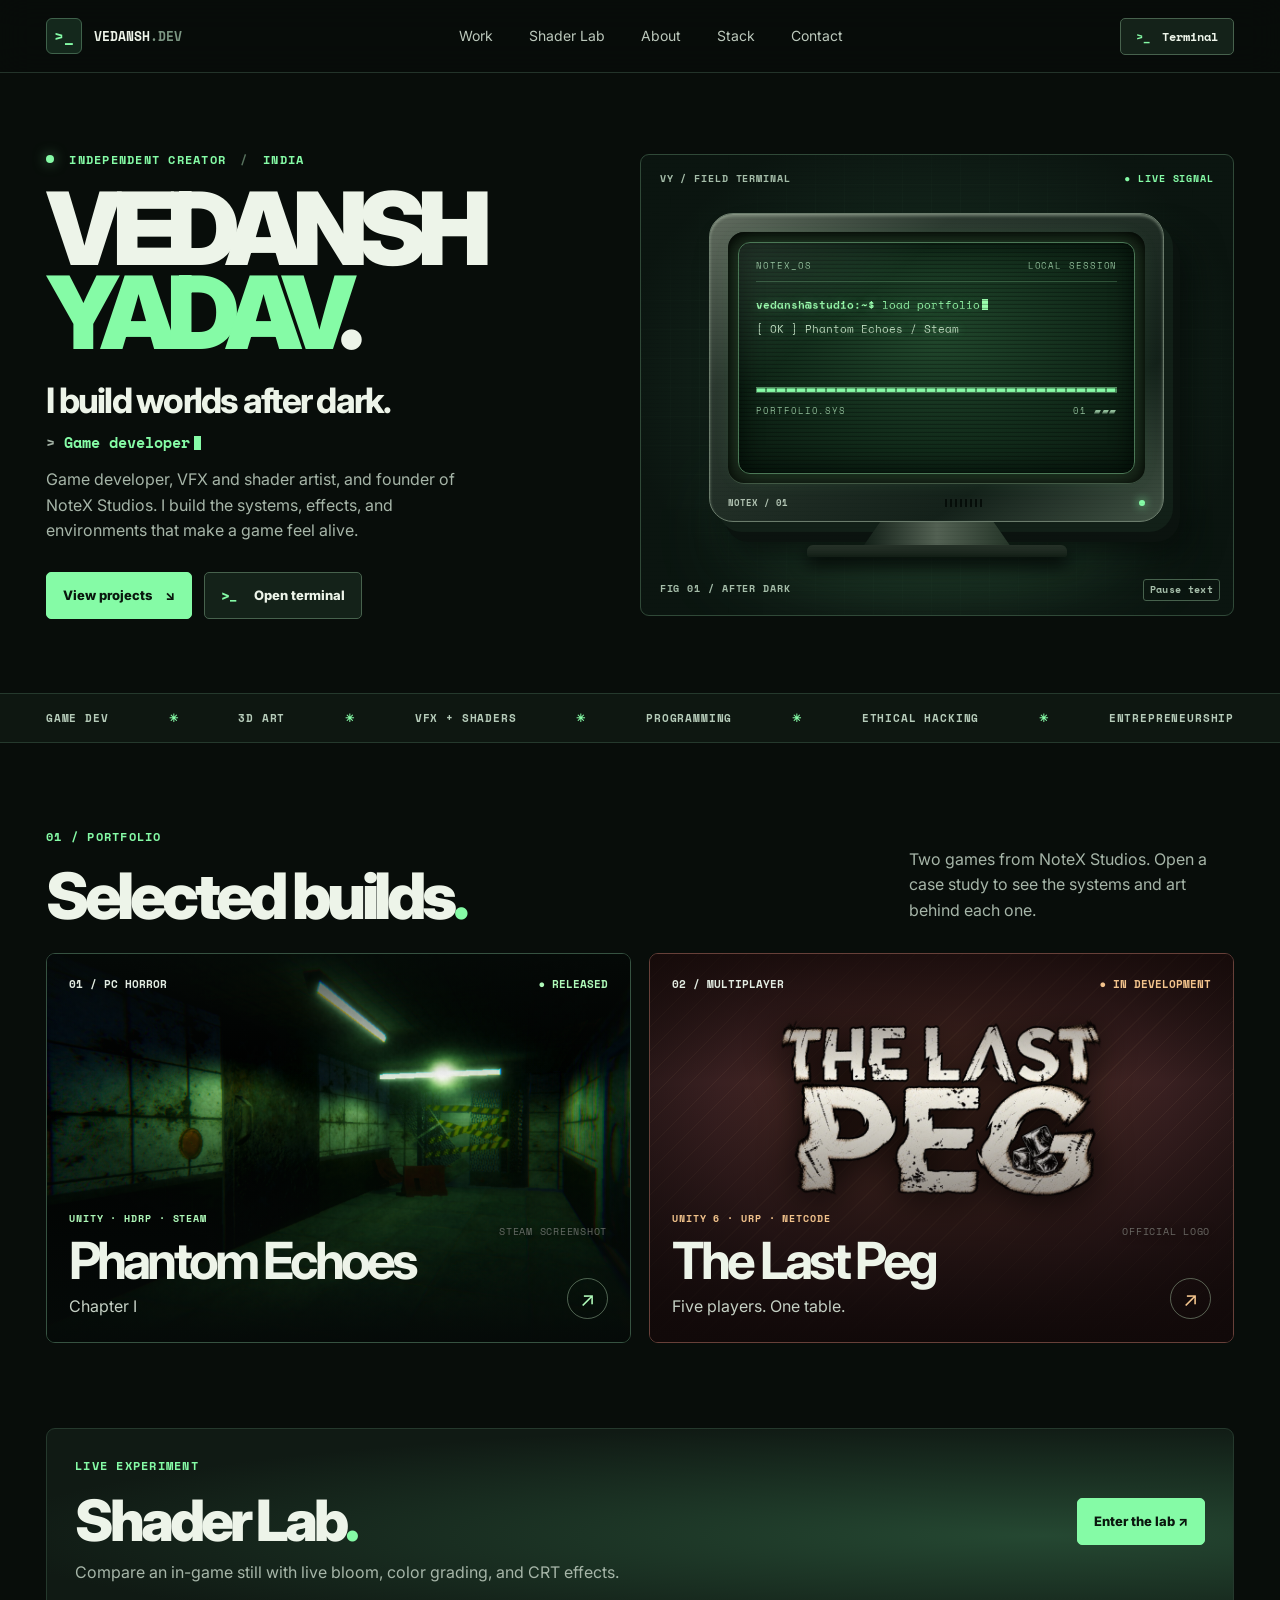
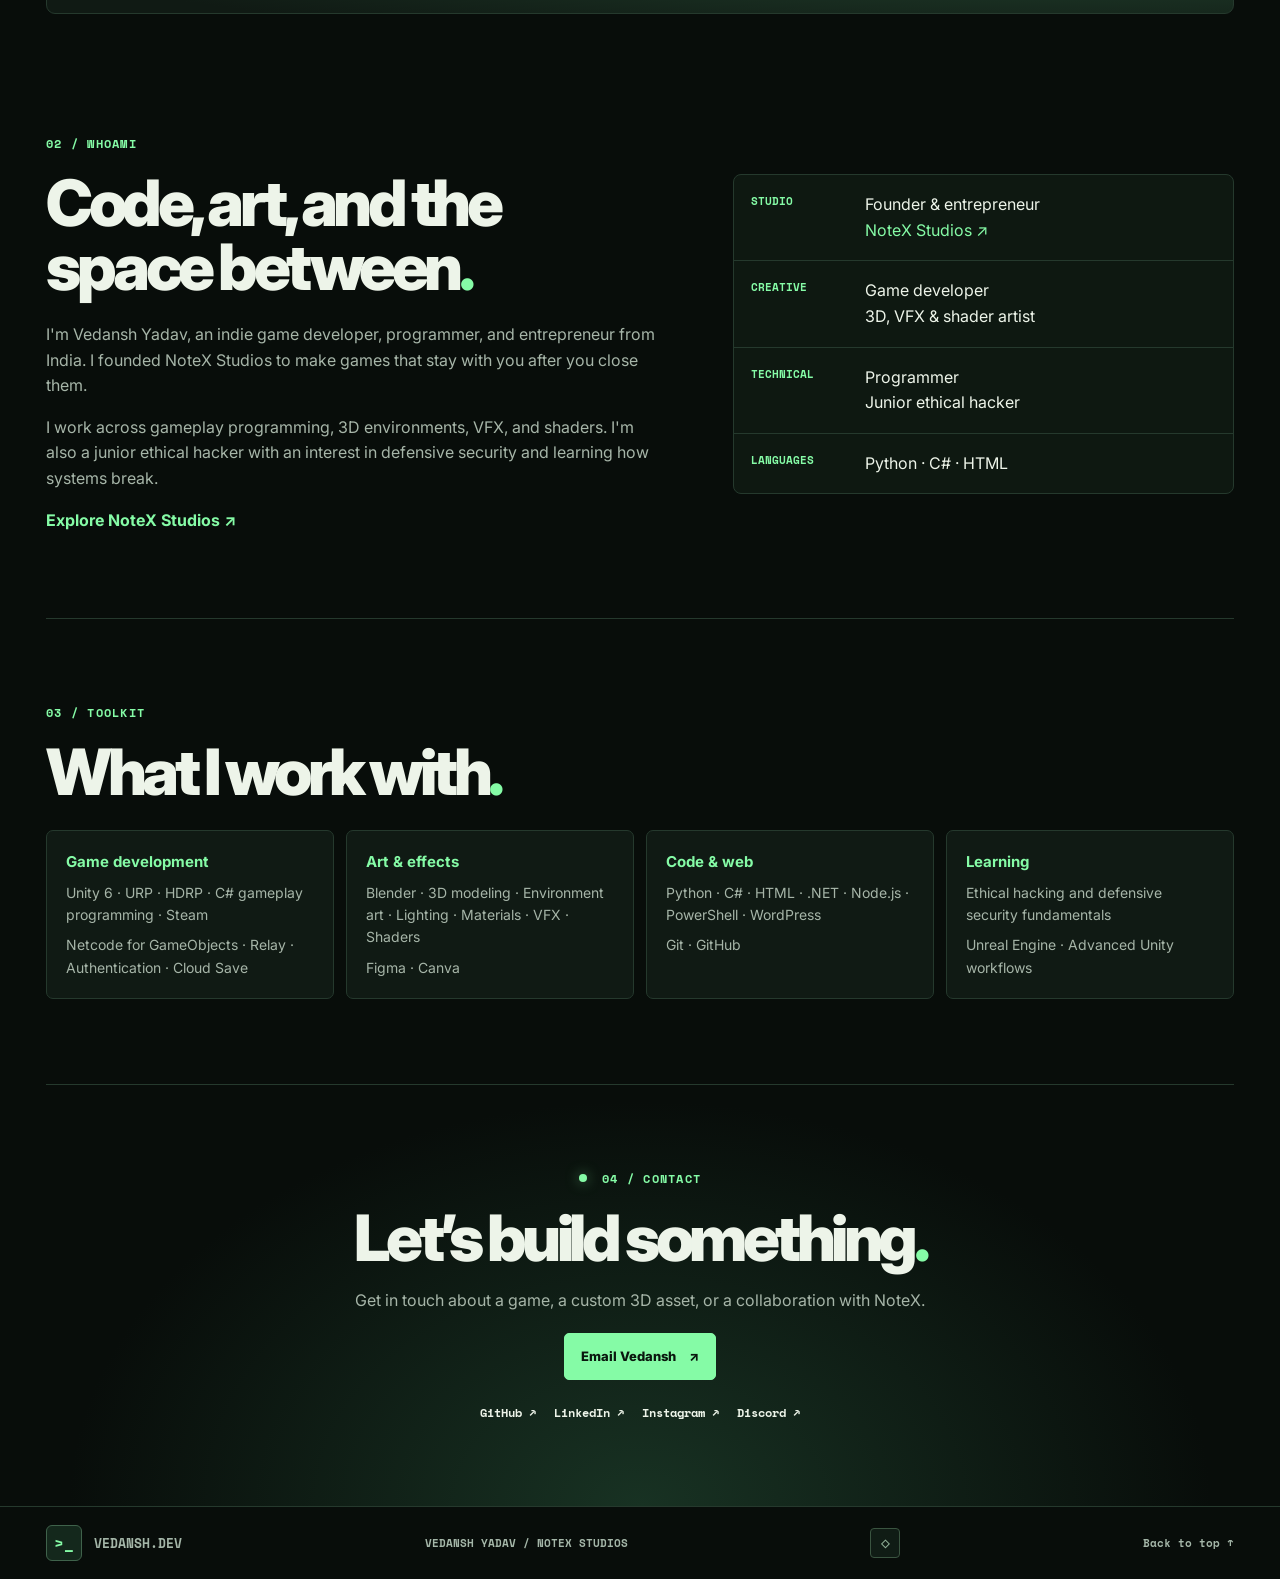
==== commit 85a1df01: "Add case studies, Shader Lab, and elevator challenge" ====
--- a/index.html
+++ b/index.html
@@ -1,117 +1,134 @@
-<!doctype html>
-<html lang="en">
-<head>
-  <meta charset="utf-8">
-  <meta name="viewport" content="width=device-width, initial-scale=1">
-  <meta name="theme-color" content="#080d0a">
-  <meta name="description" content="Vedansh Yadav, game developer, VFX and shader artist, junior ethical hacker, and founder of NoteX Studios.">
-  <title>Vedansh Yadav / After Dark</title>
-  <link rel="icon" href="icon.svg" type="image/svg+xml">
-  <link rel="preconnect" href="https://fonts.googleapis.com">
-  <link rel="preconnect" href="https://fonts.gstatic.com" crossorigin>
-  <link href="https://fonts.googleapis.com/css2?family=Space+Mono:wght@400;700&family=Inter:wght@400;500;600;700;800;900&display=swap" rel="stylesheet">
-  <link rel="stylesheet" href="style.css?v=2">
-  <script src="app.js?v=2" defer></script>
-</head>
-<body id="top">
-  <a class="skip" href="#work">Skip to projects</a>
-  <div class="cursor" aria-hidden="true"><span></span><i></i></div>
-  <header class="header">
-    <div class="shell nav">
-      <a class="brand" href="#top" aria-label="Vedansh Yadav home"><span class="mark" aria-hidden="true">&gt;_</span><span>VEDANSH<span class="dim">.DEV</span></span></a>
-      <nav aria-label="Main navigation">
-        <a href="#work">Work</a><a href="#about">About</a><a href="#stack">Stack</a><a href="#contact">Contact</a>
-      </nav>
-      <button class="nav-terminal" type="button" data-terminal><span aria-hidden="true">&gt;_</span> Terminal</button>
-    </div>
-  </header>
-  <main>
-    <section class="hero shell" aria-labelledby="hero-title">
-      <div class="intro">
-        <p class="eyebrow"><span class="status-dot"></span> INDEPENDENT CREATOR <span class="slash">/</span> INDIA</p>
-        <h1 id="hero-title">VEDANSH<br><span>YADAV<span class="period">.</span></span></h1>
-        <p class="hero-tag">I build worlds after dark.</p>
-        <p class="role-loop" aria-hidden="true"><span class="role-prompt">&gt;</span> <span id="role-text">Game developer</span><span class="role-caret"></span></p>
-        <p class="intro-copy">Game developer, VFX and shader artist, and founder of NoteX Studios. I build the systems, effects, and environments that make a game feel alive.</p>
-        <div class="actions">
-          <a class="button solid" href="#work">View projects <span aria-hidden="true">↘</span></a>
-          <button class="button outline" type="button" data-terminal><span aria-hidden="true">&gt;_</span> Open terminal</button>
-        </div>
-      </div>
-      <div class="machine" aria-label="Animated CRT showing Vedansh's portfolio boot sequence">
-        <div class="scene-index"><span>VY / FIELD TERMINAL</span><span>● LIVE SIGNAL</span></div>
-        <div class="scene-grid"></div>
-        <div class="floor-glow"></div>
-        <div class="computer">
-          <div class="monitor">
-            <div class="visor">
-              <div class="glass">
-                <div class="crt-top"><span>NOTEX_OS</span><span>LOCAL SESSION</span></div>
-                <div class="boot" aria-hidden="true">
-                  <p><span class="boot-prompt">vedansh@studio:~$</span> <span id="boot-type"></span><b class="caret"></b></p>
-                  <p class="boot-line">[ OK ] Phantom Echoes / Steam</p>
-                  <p class="boot-line">[ WIP ] The Last Peg / five seats</p>
-                  <p class="boot-line" id="crt-status">[ READY ] Portfolio loaded</p>
-                </div>
-                <div class="progress"><span></span></div>
-                <div class="crt-bottom"><span>PORTFOLIO.SYS</span><span>01 ▰▰▰</span></div>
-              </div>
-            </div>
-            <div class="chassis"><span>NOTEX / 01</span><div class="vents" aria-hidden="true"></div><span class="power" aria-hidden="true"></span></div>
-          </div>
-          <div class="stand"></div><div class="foot"></div>
-        </div>
-        <div class="scene-index scene-bottom"><span>FIG 01 / AFTER DARK</span><button type="button" class="motion-toggle" hidden>Pause text</button></div>
-      </div>
-    </section>
-    <div class="signal" aria-label="Areas of work">
-      <div class="shell signal-inner"><span>GAME DEV</span><b>✳</b><span>3D ART</span><b>✳</b><span>VFX + SHADERS</span><b>✳</b><span>PROGRAMMING</span><b>✳</b><span>ETHICAL HACKING</span><b>✳</b><span>ENTREPRENEURSHIP</span></div>
-    </div>
-    <section class="shell section" id="work">
-      <div class="section-head"><div><p class="eyebrow">01 / PORTFOLIO</p><h2>Selected builds<span>.</span></h2></div><p>Two games from NoteX Studios. Open a case study to see the systems and art behind each one.</p></div>
-      <div class="projects">
-        <button class="project phantom" type="button" data-project="phantom" data-cursor="OPEN" aria-label="Open Phantom Echoes Chapter I case study">
-          <div class="project-art"><span class="art-note">STEAM SCREENSHOT</span></div>
-          <div class="project-top"><span>01 / PC HORROR</span><span class="project-status">● RELEASED</span></div>
-          <div class="project-body"><span class="project-detail">UNITY · HDRP · STEAM</span><h3>Phantom Echoes</h3><p>Chapter I</p><span class="project-arrow" aria-hidden="true">↗</span></div>
-        </button>
-        <button class="project peg" type="button" data-project="peg" data-cursor="OPEN" aria-label="Open The Last Peg case study">
-          <div class="project-art"><img class="peg-logo" src="last-peg-logo.webp" alt="" width="520" height="215" loading="lazy"><span class="art-note">OFFICIAL LOGO</span></div>
-          <div class="project-top"><span>02 / MULTIPLAYER</span><span class="project-status">● IN DEVELOPMENT</span></div>
-          <div class="project-body"><span class="project-detail">UNITY 6 · URP · NETCODE</span><h3>The Last Peg</h3><p>Five players. One table.</p><span class="project-arrow" aria-hidden="true">↗</span></div>
-        </button>
-      </div>
-    </section>
-    <section class="shell section about" id="about">
-      <div class="about-copy"><p class="eyebrow">02 / WHOAMI</p><h2>Code, art, and the space between<span>.</span></h2><p>I'm Vedansh Yadav, an indie game developer, programmer, and entrepreneur from India. I founded NoteX Studios to make games that stay with you after you close them.</p><p>I work across gameplay programming, 3D environments, VFX, and shaders. I'm also a junior ethical hacker with an interest in defensive security and learning how systems break.</p><a class="text-link" href="https://www.notexstudios.in/">Explore NoteX Studios ↗</a></div>
-      <dl class="profile-data"><div><dt>STUDIO</dt><dd>Founder &amp; entrepreneur<br><a href="https://www.notexstudios.in/">NoteX Studios ↗</a></dd></div><div><dt>CREATIVE</dt><dd>Game developer<br>3D, VFX &amp; shader artist</dd></div><div><dt>TECHNICAL</dt><dd>Programmer<br>Junior ethical hacker</dd></div><div><dt>LANGUAGES</dt><dd>Python · C# · HTML</dd></div></dl>
-    </section>
-    <section class="shell section" id="stack">
-      <div class="section-head"><div><p class="eyebrow">03 / TOOLKIT</p><h2>What I work with<span>.</span></h2></div></div>
-      <div class="stack-grid">
-        <article><h3>Game development</h3><p>Unity 6 · URP · HDRP · C# gameplay programming · Steam</p><p>Netcode for GameObjects · Relay · Authentication · Cloud Save</p></article>
-        <article><h3>Art &amp; effects</h3><p>Blender · 3D modeling · Environment art · Lighting · Materials · VFX · Shaders</p><p>Figma · Canva</p></article>
-        <article><h3>Code &amp; web</h3><p>Python · C# · HTML · .NET · Node.js · PowerShell · WordPress</p><p>Git · GitHub</p></article>
-        <article><h3>Learning</h3><p>Ethical hacking and defensive security fundamentals</p><p>Unreal Engine · Advanced Unity workflows</p></article>
-      </div>
-    </section>
-    <section class="shell section contact" id="contact">
-      <p class="eyebrow"><span class="status-dot"></span> 04 / CONTACT</p>
-      <h2>Let’s build something<span>.</span></h2>
-      <p>Get in touch about a game, a custom 3D asset, or a collaboration with NoteX.</p>
-      <a class="button solid" href="mailto:esco.bar.001@gmail.com">Email Vedansh <span aria-hidden="true">↗</span></a>
-      <div class="socials"><a href="https://github.com/not-vedansh">GitHub ↗</a><a href="https://www.linkedin.com/in/vedansh-yadav-248703375/">LinkedIn ↗</a><a href="https://www.instagram.com/not_ved4nsh/">Instagram ↗</a><a href="https://discord.gg/PfJzTajpTr">Discord ↗</a></div>
-    </section>
-  </main>
-  <footer><div class="shell footer"><a class="brand" href="#top"><span class="mark" aria-hidden="true">&gt;_</span> VEDANSH.DEV</a><span>VEDANSH YADAV / NOTEX STUDIOS</span><a href="#top">Back to top ↑</a></div></footer>
-  <dialog id="terminal-dialog" aria-labelledby="terminal-title">
-    <div class="dialog-bar"><h2 id="terminal-title">vedansh@studio:~</h2><button class="close" type="button" data-close aria-label="Close terminal">×</button></div>
-    <div class="terminal-content"><div id="terminal-output" class="terminal-output" role="log" aria-live="polite"></div>
-    <form id="terminal-form"><label for="terminal-input"><span class="sr-only">Command</span><span aria-hidden="true">&gt;</span></label><input id="terminal-input" name="command" type="text" autocomplete="off" autocapitalize="off" spellcheck="false" placeholder="Type help" maxlength="80"><button type="submit">Run ↵</button></form>
-    <div class="command-buttons" aria-label="Suggested commands"><button type="button" data-command="help">help</button><button type="button" data-command="projects">projects</button><button type="button" data-command="whoami">whoami</button><button type="button" data-command="stack">stack</button><button type="button" data-command="contact">contact</button></div></div>
-  </dialog>
-  <dialog id="project-dialog" aria-labelledby="project-title"><div class="dialog-bar"><span id="project-label"></span><button class="close" type="button" data-close aria-label="Close case study">×</button></div><div class="project-study"></div></dialog>
-  <template id="phantom-study"><div class="study-art phantom"><div class="project-art"></div><span class="floor-display">HOTEL MERIDIAN <b>▼ 08</b></span></div><div class="study-copy"><p class="eyebrow">RELEASED ON STEAM / SINGLE PLAYER</p><h2 id="project-title">Phantom Echoes Chapter I</h2><p>Ronny arrives at a hotel where the floors, corridors, and entities seem to follow rules of their own. Solve environmental puzzles, hide from threats, and make your way out.</p><div class="study-details"><article><h3>Gameplay systems</h3><p>Floor-based checkpoints let players return to the hotel without restarting the entire run.</p></article><article><h3>Visual direction</h3><p>Unity HDRP, volumetric fog, custom shaders, and distorted spaces support the game's first-person horror.</p></article></div><a class="button solid" href="https://store.steampowered.com/app/4607190/Phantom_Echoes_Chapter_I/">View on Steam ↗</a></div></template>
-  <template id="peg-study"><div class="study-art peg"><div class="project-art"></div><div class="table-map" aria-hidden="true"><i>1</i><i>2</i><i>3</i><i>4</i><i>5</i><b>THE<br>LAST PEG</b></div></div><div class="study-copy"><p class="eyebrow">IN DEVELOPMENT / FIVE-PLAYER MULTIPLAYER</p><h2 id="project-title">The Last Peg</h2><p>Five players sit at an underground table. One glass is poisoned. Safe drinks unlock abilities, so surviving a round can change how you play the next.</p><div class="study-details"><article><h3>Multiplayer systems</h3><p>Built with Unity 6 URP, Netcode for GameObjects, and Relay. Distributed Authority keeps a session going if the host leaves.</p></article><article><h3>Visual direction</h3><p>Worn leather, muted antique gold, and crimson build the atmosphere of a backroom bar. The circular table keeps all five players in view.</p></article></div><a class="button solid" href="https://www.notexstudios.in/">View NoteX Studios ↗</a></div></template>
-</body>
-</html>
+<!doctype html>
+<html lang="en">
+<head>
+  <meta charset="utf-8">
+  <meta name="viewport" content="width=device-width, initial-scale=1">
+  <meta name="theme-color" content="#080d0a">
+  <meta name="description" content="Vedansh Yadav, game developer, VFX and shader artist, junior ethical hacker, and founder of NoteX Studios.">
+  <title>Vedansh Yadav / After Dark</title>
+  <link rel="icon" href="icon.svg" type="image/svg+xml">
+  <link rel="preconnect" href="https://fonts.googleapis.com">
+  <link rel="preconnect" href="https://fonts.gstatic.com" crossorigin>
+  <link href="https://fonts.googleapis.com/css2?family=Space+Mono:wght@400;700&family=Inter:wght@400;500;600;700;800;900&display=swap" rel="stylesheet">
+  <link rel="stylesheet" href="style.css?v=2">
+  <link rel="stylesheet" href="v2.css?v=3">
+  <script src="elevator.js?v=3" defer></script>
+  <script src="app.js?v=3" defer></script>
+</head>
+<body id="top">
+  <a class="skip" href="#work">Skip to projects</a>
+  <div class="cursor" aria-hidden="true"><span></span><i></i></div>
+  <header class="header">
+    <div class="shell nav">
+      <a class="brand" href="#top" aria-label="Vedansh Yadav home"><span class="mark" aria-hidden="true">&gt;_</span><span>VEDANSH<span class="dim">.DEV</span></span></a>
+      <nav aria-label="Main navigation">
+        <a href="#work">Work</a><a class="lab-nav" href="lab.html">Shader Lab</a><a href="#about">About</a><a href="#stack">Stack</a><a href="#contact">Contact</a>
+      </nav>
+      <button class="nav-terminal" type="button" data-terminal><span aria-hidden="true">&gt;_</span> Terminal</button>
+    </div>
+  </header>
+  <main>
+    <section class="hero shell" aria-labelledby="hero-title">
+      <div class="intro">
+        <p class="eyebrow"><span class="status-dot"></span> INDEPENDENT CREATOR <span class="slash">/</span> INDIA</p>
+        <h1 id="hero-title">VEDANSH<br><span>YADAV<span class="period">.</span></span></h1>
+        <p class="hero-tag">I build worlds after dark.</p>
+        <p class="role-loop" aria-hidden="true"><span class="role-prompt">&gt;</span> <span id="role-text">Game developer</span><span class="role-caret"></span></p>
+        <p class="intro-copy">Game developer, VFX and shader artist, and founder of NoteX Studios. I build the systems, effects, and environments that make a game feel alive.</p>
+        <div class="actions">
+          <a class="button solid" href="#work">View projects <span aria-hidden="true">↘</span></a>
+          <button class="button outline" type="button" data-terminal><span aria-hidden="true">&gt;_</span> Open terminal</button>
+        </div>
+      </div>
+      <div class="machine" aria-label="Animated CRT showing Vedansh's portfolio boot sequence">
+        <div class="scene-index"><span>VY / FIELD TERMINAL</span><span>● LIVE SIGNAL</span></div>
+        <div class="scene-grid"></div>
+        <div class="floor-glow"></div>
+        <div class="computer">
+          <div class="monitor">
+            <div class="visor">
+              <div class="glass">
+                <div class="crt-top"><span>NOTEX_OS</span><span>LOCAL SESSION</span></div>
+                <div class="boot" aria-hidden="true">
+                  <p><span class="boot-prompt">vedansh@studio:~$</span> <span id="boot-type"></span><b class="caret"></b></p>
+                  <p class="boot-line">[ OK ] Phantom Echoes / Steam</p>
+                  <p class="boot-line">[ WIP ] The Last Peg / five seats</p>
+                  <p class="boot-line" id="crt-status">[ READY ] Portfolio loaded</p>
+                </div>
+                <div class="progress"><span></span></div>
+                <div class="crt-bottom"><span>PORTFOLIO.SYS</span><span>01 ▰▰▰</span></div>
+              </div>
+            </div>
+            <div class="chassis"><span>NOTEX / 01</span><div class="vents" aria-hidden="true"></div><span class="power" aria-hidden="true"></span></div>
+          </div>
+          <div class="stand"></div><div class="foot"></div>
+        </div>
+        <div class="scene-index scene-bottom"><span>FIG 01 / AFTER DARK</span><button type="button" class="motion-toggle" hidden>Pause text</button></div>
+      </div>
+    </section>
+    <div class="signal" aria-label="Areas of work">
+      <div class="shell signal-inner"><span>GAME DEV</span><b>✳</b><span>3D ART</span><b>✳</b><span>VFX + SHADERS</span><b>✳</b><span>PROGRAMMING</span><b>✳</b><span>ETHICAL HACKING</span><b>✳</b><span>ENTREPRENEURSHIP</span></div>
+    </div>
+    <section class="shell section" id="work">
+      <div class="section-head"><div><p class="eyebrow">01 / PORTFOLIO</p><h2>Selected builds<span>.</span></h2></div><p>Two games from NoteX Studios. Open a case study to see the systems and art behind each one.</p></div>
+      <div class="projects">
+        <a class="project phantom" href="phantom-echoes.html" data-cursor="OPEN" aria-label="Open Phantom Echoes Chapter I case study">
+          <div class="project-art"><span class="art-note">STEAM SCREENSHOT</span></div>
+          <div class="project-top"><span>01 / PC HORROR</span><span class="project-status">● RELEASED</span></div>
+          <div class="project-body"><span class="project-detail">UNITY · HDRP · STEAM</span><h3>Phantom Echoes</h3><p>Chapter I</p><span class="project-arrow" aria-hidden="true">↗</span></div>
+        </a>
+        <a class="project peg" href="the-last-peg.html" data-cursor="OPEN" aria-label="Open The Last Peg case study">
+          <div class="project-art"><img class="peg-logo" src="last-peg-logo.webp" alt="" width="520" height="215" loading="lazy"><span class="art-note">OFFICIAL LOGO</span></div>
+          <div class="project-top"><span>02 / MULTIPLAYER</span><span class="project-status">● IN DEVELOPMENT</span></div>
+          <div class="project-body"><span class="project-detail">UNITY 6 · URP · NETCODE</span><h3>The Last Peg</h3><p>Five players. One table.</p><span class="project-arrow" aria-hidden="true">↗</span></div>
+        </a>
+      </div>
+    </section>
+    <section class="shell lab-teaser"><div><p class="eyebrow">LIVE EXPERIMENT</p><h2>Shader Lab<span>.</span></h2><p>Compare an in-game still with live bloom, color grading, and CRT effects.</p></div><a class="button solid" href="lab.html">Enter the lab ↗</a></section>
+    <section class="shell section about" id="about">
+      <div class="about-copy"><p class="eyebrow">02 / WHOAMI</p><h2>Code, art, and the space between<span>.</span></h2><p>I'm Vedansh Yadav, an indie game developer, programmer, and entrepreneur from India. I founded NoteX Studios to make games that stay with you after you close them.</p><p>I work across gameplay programming, 3D environments, VFX, and shaders. I'm also a junior ethical hacker with an interest in defensive security and learning how systems break.</p><a class="text-link" href="https://www.notexstudios.in/">Explore NoteX Studios ↗</a></div>
+      <dl class="profile-data"><div><dt>STUDIO</dt><dd>Founder &amp; entrepreneur<br><a href="https://www.notexstudios.in/">NoteX Studios ↗</a></dd></div><div><dt>CREATIVE</dt><dd>Game developer<br>3D, VFX &amp; shader artist</dd></div><div><dt>TECHNICAL</dt><dd>Programmer<br>Junior ethical hacker</dd></div><div><dt>LANGUAGES</dt><dd>Python · C# · HTML</dd></div></dl>
+    </section>
+    <section class="shell section" id="stack">
+      <div class="section-head"><div><p class="eyebrow">03 / TOOLKIT</p><h2>What I work with<span>.</span></h2></div></div>
+      <div class="stack-grid">
+        <article><h3>Game development</h3><p>Unity 6 · URP · HDRP · C# gameplay programming · Steam</p><p>Netcode for GameObjects · Relay · Authentication · Cloud Save</p></article>
+        <article><h3>Art &amp; effects</h3><p>Blender · 3D modeling · Environment art · Lighting · Materials · VFX · Shaders</p><p>Figma · Canva</p></article>
+        <article><h3>Code &amp; web</h3><p>Python · C# · HTML · .NET · Node.js · PowerShell · WordPress</p><p>Git · GitHub</p></article>
+        <article><h3>Learning</h3><p>Ethical hacking and defensive security fundamentals</p><p>Unreal Engine · Advanced Unity workflows</p></article>
+      </div>
+    </section>
+    <section class="shell section contact" id="contact">
+      <p class="eyebrow"><span class="status-dot"></span> 04 / CONTACT</p>
+      <h2>Let’s build something<span>.</span></h2>
+      <p>Get in touch about a game, a custom 3D asset, or a collaboration with NoteX.</p>
+      <a class="button solid" href="mailto:esco.bar.001@gmail.com">Email Vedansh <span aria-hidden="true">↗</span></a>
+      <div class="socials"><a href="https://github.com/not-vedansh">GitHub ↗</a><a href="https://www.linkedin.com/in/vedansh-yadav-248703375/">LinkedIn ↗</a><a href="https://www.instagram.com/not_ved4nsh/">Instagram ↗</a><a href="https://discord.gg/PfJzTajpTr">Discord ↗</a></div>
+    </section>
+  </main>
+  <footer><div class="shell footer"><a class="brand" href="#top"><span class="mark" aria-hidden="true">&gt;_</span> VEDANSH.DEV</a><span>VEDANSH YADAV / NOTEX STUDIOS</span><button class="footer-easter" type="button" aria-label="Auxiliary signal hint" title="Auxiliary signal">◇</button><a href="#top">Back to top ↑</a></div></footer>
+  <dialog id="terminal-dialog" aria-labelledby="terminal-title">
+    <div class="dialog-bar"><h2 id="terminal-title">vedansh@studio:~</h2><button class="close" type="button" data-close aria-label="Close terminal">×</button></div>
+    <div class="terminal-content"><div id="terminal-output" class="terminal-output" role="log" aria-live="polite"></div>
+    <form id="terminal-form"><label for="terminal-input"><span class="sr-only">Command</span><span aria-hidden="true">&gt;</span></label><input id="terminal-input" name="command" type="text" autocomplete="off" autocapitalize="off" spellcheck="false" placeholder="Type help" maxlength="80"><button type="submit">Run ↵</button></form>
+    <div class="command-buttons" aria-label="Suggested commands"><button type="button" data-command="help">help</button><button type="button" data-command="projects">projects</button><button type="button" data-command="whoami">whoami</button><button type="button" data-command="stack">stack</button><button type="button" data-command="contact">contact</button></div></div>
+  </dialog>
+
+  <dialog id="elevator-game" aria-labelledby="elevator-title">
+    <div class="dialog-bar"><span>NOTEX_OS / EMERGENCY CIRCUIT</span><button class="close" type="button" data-close aria-label="Close elevator game">×</button></div>
+    <div class="elevator-content">
+      <p class="eyebrow">HOTEL MERIDIAN / FLOOR IV</p>
+      <h2 id="elevator-title">The Last Elevator<span>.</span></h2>
+      <p>Rotate the junctions to connect <strong>POWER</strong> on the left to <strong>LIFT</strong> on the right. The circuit lights up as you connect it.</p>
+      <div class="elevator-hud"><span>TIME LEFT <output id="elevator-time">30.0s</output></span><span>MOVES <output id="elevator-moves">0</output></span></div>
+      <div class="circuit">
+        <span class="circuit-port power-port">POWER <b>→</b></span>
+        <div id="circuit-board" class="circuit-board" aria-label="Nine circuit junctions"></div>
+        <span class="circuit-port lift-port"><b>→</b> LIFT</span>
+      </div>
+      <p id="elevator-status" class="elevator-status" role="status">Backup power is ready. Start when you are.</p>
+      <div class="elevator-actions"><button class="button solid" type="button" id="elevator-start">Start 30s challenge</button><button class="button outline" type="button" id="elevator-practice">Practice</button></div>
+    </div>
+  </dialog>
+</body>
+</html>
--- a/v2.css
+++ b/v2.css
@@ -0,0 +1,100 @@
+.case-hero{padding-block:34px 0}
+.back-link{display:inline-block;margin-bottom:19px;color:var(--muted);font:700 12px var(--mono)}
+.back-link:hover{color:var(--green)}
+.case-cover{position:relative;display:grid;align-items:end;min-height:clamp(350px,47vw,590px);isolation:isolate;overflow:hidden;border:1px solid #365441;border-radius:9px;background:#101c15}
+.case-cover img{position:absolute;inset:0;width:100%;height:100%;object-fit:cover;z-index:-2}
+.horror-cover::after{content:"";position:absolute;inset:0;z-index:-1;background:linear-gradient(90deg,#061009eb 0%,#06100963 55%,transparent),linear-gradient(0deg,#061009cc,transparent 48%)}
+.case-title{padding:clamp(22px,5vw,64px)}
+.case-title h1,.lab-head h1{font-size:clamp(51px,8.6vw,122px);line-height:.87;letter-spacing:-.083em;margin:0 0 18px}
+.case-title>p:last-child{font:700 12px var(--mono);letter-spacing:.11em;margin:0;color:#d1dfd0}
+.image-credit{position:absolute;right:20px;bottom:16px;color:#d1dfd0;font:10px var(--mono)}
+.case-meta{display:flex;flex-wrap:wrap;gap:10px 26px;padding:17px 0;border-bottom:1px solid var(--border);color:#a6c8ae;font:700 11px var(--mono)}
+.amber{--green:#ffd298;--border:#5d4031}
+.peg-cover{border-color:#674239;background:repeating-linear-gradient(128deg,#ffda9820 0 1px,transparent 1px 29px),radial-gradient(ellipse at 72% 48%,#623a2d,#241619 66%,#130e0e)}
+.peg-cover img{inset:0 3% 0 auto;width:51%;height:100%;object-fit:contain;filter:drop-shadow(0 12px 25px #0b0504)}
+.case-split{display:grid;grid-template-columns:1fr 1fr;gap:38px;padding-block:65px;border-bottom:1px solid var(--border)}
+.case-split p:not(.eyebrow),.case-cards p:not(.eyebrow),.lab-head>p:last-child,.flow-copy p{color:var(--muted)}
+.case-section{padding-block:52px;border-bottom:1px solid var(--border)}
+.case-section h2,.case-split h2{font-size:clamp(34px,5.4vw,64px)}
+.case-cards{display:grid;grid-template-columns:repeat(3,minmax(0,1fr));gap:14px;margin-block:24px 18px}
+.case-cards article{border:1px solid var(--border);background:#101a14;padding:22px;border-radius:7px}
+.amber .case-cards article{background:#211813}
+.case-cards h3,.flow-copy h3{margin-bottom:8px}
+.case-cards p:last-child{margin:0}
+.trailer-panel{position:relative;margin-top:24px;border:1px solid var(--border);border-radius:7px;overflow:hidden;background:#050b07}
+.trailer-panel video{display:block;width:100%;aspect-ratio:16/9;max-height:620px}
+#watch-trailer{position:absolute;top:50%;left:50%;transform:translate(-50%,-50%);white-space:nowrap}
+#watch-trailer[hidden]{display:none}
+.media-caption{margin:12px 0 0;color:var(--muted);font:12px/1.6 var(--mono)}
+.media-caption a,.back-link:hover{color:var(--green)}
+.next-case{padding-block:32px}
+.next-case a{display:flex;justify-content:space-between;align-items:center;gap:15px;padding:18px;border:1px solid var(--border);border-radius:7px;background:#101a14}
+.next-case span{font:11px var(--mono);color:var(--muted)}
+.next-case strong{color:var(--green)}
+.flow-panel{display:grid;grid-template-columns:1fr 1.3fr;align-items:center;gap:24px;background:radial-gradient(ellipse at 14% 50%,#45281e,#1a1411 65%);margin-top:22px;padding:28px;border:1px solid var(--border);border-radius:7px}
+.flow-table{position:relative;display:grid;place-items:center;aspect-ratio:1;width:min(64%,190px);min-width:116px;margin:20px auto;border:3px double #bc8f60;border-radius:50%;background:radial-gradient(circle,#5d2620,#261c16);color:#ffd298;text-align:center;line-height:1.1;font-family:var(--mono)}
+.flow-table span{position:absolute;display:grid;place-items:center;width:29px;height:29px;border:1px solid #bc8f60;border-radius:50%;background:#341e16}
+.flow-table span:nth-child(1){top:-16px;left:calc(50% - 14px)}
+.flow-table span:nth-child(2){top:22%;right:-12px}
+.flow-table span:nth-child(3){bottom:-6px;right:13%}
+.flow-table span:nth-child(4){bottom:-6px;left:13%}
+.flow-table span:nth-child(5){top:22%;left:-12px}
+.flow-copy details{border-top:1px solid #6e4936;padding:9px 0}
+.flow-copy summary{cursor:pointer;color:#ffdaad;font-weight:700}
+.flow-copy details p{margin:7px 0 0}
+.lab-teaser{display:flex;justify-content:space-between;align-items:center;gap:16px;padding:28px;margin-bottom:36px;background:radial-gradient(ellipse at 84% 58%,#254832,#101a14 75%);border:1px solid var(--border);border-radius:9px}
+.lab-teaser h2{font-size:clamp(33px,5vw,57px)}
+.lab-teaser p:last-child{margin:10px 0 0;color:var(--muted)}
+.lab-teaser .button{white-space:nowrap}
+.lab-head{padding-block:28px 16px}
+.lab-head .eyebrow{margin-top:4px}
+.lab-head>p:last-child{max-width:690px;margin-bottom:0}
+.lab-shell{display:grid;grid-template-columns:minmax(0,3fr) minmax(235px,1fr);gap:15px;align-items:start}
+.lab-view,.lab-controls{border:1px solid #365441;border-radius:8px;overflow:hidden;background:#0f1912}
+.lab-monitor{--split:50%;position:relative;aspect-ratio:16/9;overflow:hidden;background:#15251b}
+.lab-monitor img,.lab-monitor canvas{position:absolute;inset:0;width:100%;height:100%;object-fit:cover}
+.lab-monitor canvas{clip-path:inset(0 0 0 var(--split))}
+.lab-divider{position:absolute;inset:0 auto 0 var(--split);width:2px;background:#d7ffe2;transform:translateX(-50%);pointer-events:none;box-shadow:0 0 13px #000}
+.lab-divider span{position:absolute;left:50%;top:50%;transform:translate(-50%,-50%);display:grid;place-items:center;width:34px;height:34px;border:1px solid #9ff9b5;border-radius:50%;background:#102116;color:#e2ffe7}
+.lab-badge{position:absolute;top:13px;background:#0a170eea;border:1px solid #4e7258;color:#d8f0dd;padding:5px 8px;border-radius:4px;font:700 10px var(--mono);pointer-events:none}
+.lab-badge.left{left:12px}.lab-badge.right{right:12px}
+#compare{position:absolute;inset:0;width:100%;height:100%;margin:0;opacity:0;cursor:ew-resize}
+.lab-monitor:focus-within{outline:2px solid var(--green);outline-offset:-3px}
+.lab-view-foot{display:flex;justify-content:space-between;gap:10px;padding:12px;color:#b4cdb8;font:10px var(--mono)}
+.lab-controls{padding:17px}
+.lab-controls .eyebrow{font-size:10px;margin-bottom:9px}
+.lab-controls h2{font-size:26px;margin:0 0 13px;letter-spacing:-.045em}
+.lab-controls fieldset{border:0;padding:0;margin:0 0 12px}
+.lab-controls legend,.slider-label{font:700 11px var(--mono);color:#bacdbd;margin-bottom:6px}
+.presets{display:flex;flex-wrap:wrap;gap:5px}
+.presets input{position:absolute;width:1px;height:1px;opacity:0}
+.presets span{display:block;border:1px solid #3e5b46;padding:4px 7px;border-radius:4px;font-size:12px;cursor:pointer}
+.presets input:checked+span{background:var(--green);color:#102016;font-weight:700}
+.presets input:focus-visible+span{outline:2px solid var(--green);outline-offset:3px}
+.switch{display:flex;align-items:center;gap:6px;font-size:13px}
+.lab-controls input{accent-color:var(--green)}
+.slider-label{display:flex;justify-content:space-between}
+#intensity{width:100%;margin:0 0 10px}
+.lab-controls .button{min-height:33px}
+.footer-easter{color:#90af97;background:#101c15;border:1px solid #3a5440;border-radius:4px;min-width:30px;min-height:30px}
+.footer-easter:hover{color:var(--green);border-color:var(--green)}
+#elevator-game{width:min(570px,calc(100% - 24px))}
+.elevator-content{padding:clamp(13px,4vw,25px)}
+.elevator-content h2{font-size:clamp(30px,6vw,50px);margin-bottom:12px}
+.elevator-content>p:not(.eyebrow){font-size:14px;color:var(--muted)}
+.elevator-hud{display:flex;justify-content:space-between;border-block:1px solid var(--border);padding:8px 0;font:700 11px var(--mono)}
+.elevator-hud output{color:var(--green);margin-left:7px}
+.circuit{display:grid;grid-template-columns:1fr minmax(0,230px) 1fr;align-items:center;gap:7px;padding-block:13px}
+.circuit-board{display:grid;grid-template-columns:repeat(3,minmax(0,1fr));gap:4px}
+.junction{aspect-ratio:1;display:grid;place-items:center;border:1px solid #385543;border-radius:4px;background:#0b160f;color:#779483;font:clamp(30px,10vw,62px)/1 Consolas,monospace;padding:0}
+.junction.powered{color:var(--green);background:#172e20;box-shadow:inset 0 0 12px #6dff9833;text-shadow:0 0 12px #6dff9888}
+.junction:not(:disabled):hover{border-color:var(--green)}
+.junction:disabled{cursor:default}
+.circuit-port{color:#a8c0af;font:700 10px var(--mono);white-space:nowrap}
+.power-port{text-align:right}
+.power-port b,[data-phase="won"] .lift-port{color:var(--green)}
+[data-phase="won"] .elevator-status{color:var(--green)!important}
+[data-phase="lost"] .elevator-hud output:first-child{color:#fbb19c}
+.elevator-actions{display:flex;flex-wrap:wrap;gap:8px}
+@media(max-width:760px){.case-split{padding-block:36px;gap:20px}.case-cards{grid-template-columns:1fr}.case-section{padding-block:37px}.lab-shell{grid-template-columns:1fr}.case-cover{min-height:340px}.case-title{padding-bottom:35px}.case-split{grid-template-columns:1fr}.peg-cover img{opacity:.55}.image-credit{font-size:8px}.flow-panel{gap:13px;padding:15px}}
+@media(max-width:475px){.nav nav a.lab-nav,.subnav nav a:nth-child(2){display:inline}.nav nav a.lab-nav{font-size:11px}.nav nav{gap:8px}.lab-teaser{align-items:start;flex-direction:column}.flow-panel{grid-template-columns:1fr}.case-title h1{font-size:55px}.lab-badge{font-size:8px}.circuit-port{font-size:8px}}
